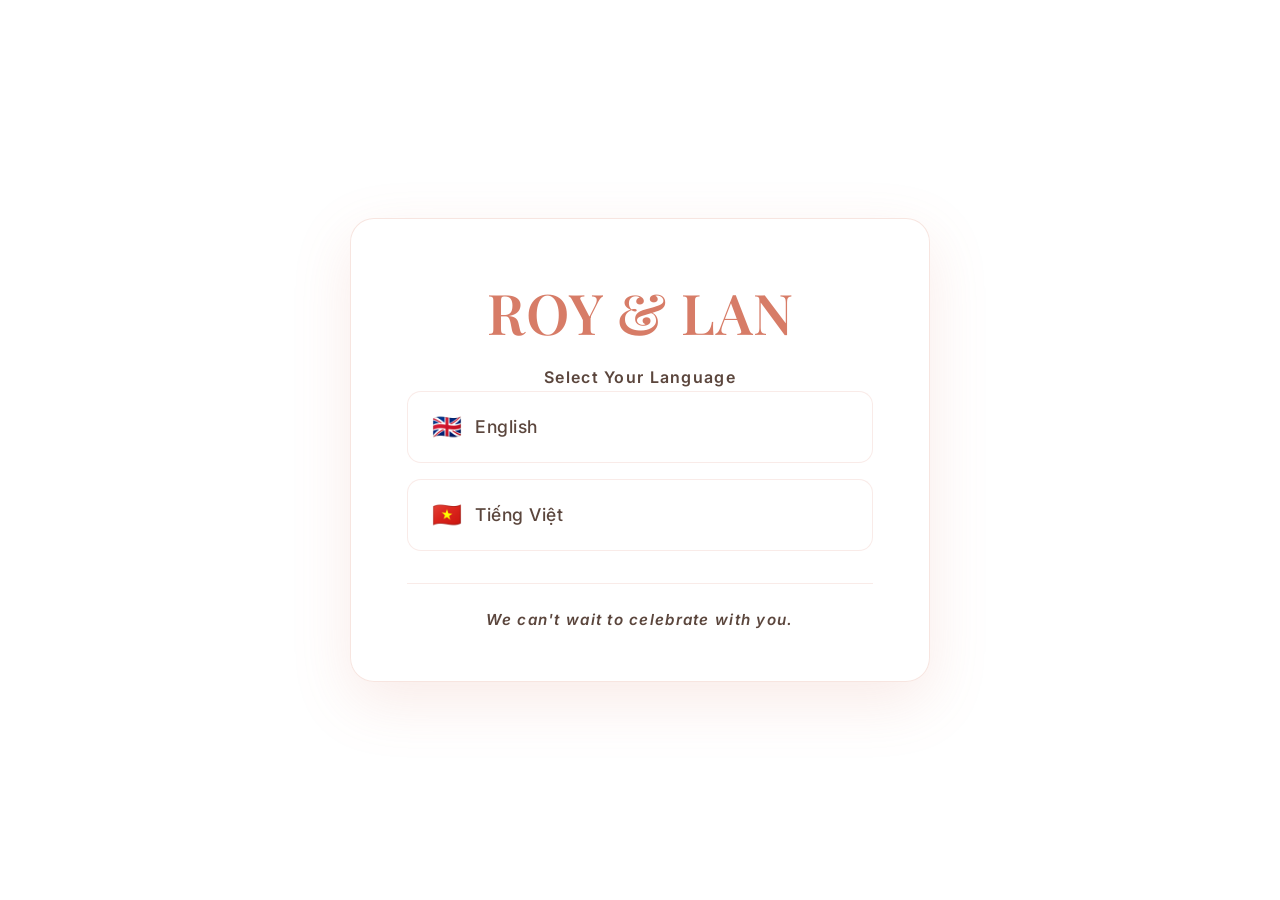
==== index.html @ d6e0f6e6 "Revert 154304249ea8bb914c379bcf85608b918cde0f4b - revert landing pages change This brings back the o" ====
<!doctype html>
<html style="scroll-behavior: smooth;">

<head>
  <meta charset="utf-8">
  <meta name="generator" content="Hugo 0.42.2" />
  <title>Roy & Lan's Wedding</title>
  <meta name="description" content="December 12th, 2026 in Hanoi, Vietnam" />
  <meta name="viewport" content="width=device-width, initial-scale=1.0, user-scalable=no">
  
  <!-- Open Graph / Facebook -->
  <meta property="og:type" content="website">
  <meta property="og:title" content="Roy & Lan's Wedding">
  <meta property="og:description" content="December 12th, 2026 in Hanoi, Vietnam">
  <meta property="og:image" content="https://roy-and-lan.github.io/images/assets/soho.jpg">
  <meta property="og:url" content="https://roy-and-lan.github.io/">
  
  <!-- Twitter -->
  <meta name="twitter:card" content="summary_large_image">
  <meta name="twitter:title" content="Roy & Lan's Wedding">
  <meta name="twitter:description" content="December 12th, 2026 in Hanoi, Vietnam">
  <meta name="twitter:image" content="https://roy-and-lan.github.io/images/assets/soho.jpg">
  
  <link rel="icon" type="image/png" href="images/assets/soho.jpg">
  <link rel="preconnect" href="https://fonts.googleapis.com">
  <link rel="preconnect" href="https://fonts.gstatic.com" crossorigin>
  <link href="https://fonts.googleapis.com/css2?family=Playfair+Display:wght@400;500;600;700&family=Inter:wght@300;400;500;600&display=swap" rel="stylesheet">
  <link rel="stylesheet" href="css/bootstrap.min.css" />
  <link rel="stylesheet" href="css/main.css" />
  
  <style>
    :root {
      --terracotta: #D77C67;
      --warm-beige: #FBF8F6;
      --dark-brown: #5B463D;
      --soft-white: rgba(255, 255, 255, 0.95);
      --glass-bg: rgba(255, 255, 255, 0.88);
    }
    
    /* Floral background */
    body {
      background: url('images/assets/background.png') no-repeat center center fixed;
      background-size: cover;
      min-height: 100vh;
      margin: 0;
      padding: 0;
      font-family: 'Inter', sans-serif;
      color: var(--dark-brown);
    }
    
    /* Position floral decorations to frame the card */
    .floral-decoration {
      position: fixed;
      pointer-events: none;
      z-index: 1;
      opacity: 0;
      transition: opacity 0.7s ease;
    }
    
    .floral-top-left {
      top: 10%;
      left: 5%;
      width: 250px;
      height: 300px;
      background: url('images/assets/party-left.png') no-repeat center;
      background-size: contain;
      animation: fadeIn 0.8s ease 0.2s forwards;
    }
    
    .floral-top-right {
      top: 8%;
      right: 3%;
      width: 220px;
      height: 280px;
      background: url('images/assets/party-right.png') no-repeat center;
      background-size: contain;
      animation: fadeIn 0.8s ease 0.3s forwards;
    }
    
    .floral-bottom-left {
      bottom: 15%;
      left: 8%;
      width: 200px;
      height: 250px;
      background: url('images/assets/party-left.png') no-repeat center;
      background-size: contain;
      opacity: 0.7;
      animation: fadeIn 0.8s ease 0.5s forwards;
    }
    
    .floral-bottom-right {
      bottom: 12%;
      right: 5%;
      width: 240px;
      height: 220px;
      background: url('images/assets/party-right.png') no-repeat center;
      background-size: contain;
      opacity: 0.7;
      animation: fadeIn 0.8s ease 0.6s forwards;
    }
    
    @keyframes fadeIn {
      from { opacity: 0; }
      to { opacity: 1; }
    }
    
    @keyframes slideUp {
      from {
        opacity: 0;
        transform: translateY(20px);
      }
      to {
        opacity: 1;
        transform: translateY(0);
      }
    }
    
    @keyframes fadeInUp {
      from {
        opacity: 0;
        transform: translateY(15px);
      }
      to {
        opacity: 1;
        transform: translateY(0);
      }
    }
    
    /* Mobile image overrides */
    @media (max-width: 768px) {
      body {
        background: url('images/assets/background_mobile.png') no-repeat center center fixed !important;
        background-size: cover !important;
      }
      .floral-top-left {
        background: url('images/assets/party-left_mobile.png') no-repeat center !important;
        background-size: contain !important;
      }
      .floral-top-right {
        background: url('images/assets/party-right_mobile.png') no-repeat center !important;
        background-size: contain !important;
      }
      .floral-bottom-left {
        background: url('images/assets/party-left_mobile.png') no-repeat center !important;
        background-size: contain !important;
      }
      .floral-bottom-right {
        background: url('images/assets/party-right_mobile.png') no-repeat center !important;
        background-size: contain !important;
      }
    }
    
    /* Premium card */
    .language-selector-container {
      display: flex;
      justify-content: center;
      align-items: center;
      min-height: 100vh;
      padding: 2rem;
      position: relative;
      z-index: 10;
    }
    
    .language-selector {
      background: var(--glass-bg);
      backdrop-filter: blur(10px);
      -webkit-backdrop-filter: blur(10px);
      border-radius: 24px;
      padding: 3rem 3.5rem;
      text-align: center;
      box-shadow: 0 20px 60px rgba(215, 124, 103, 0.15);
      max-width: 580px;
      width: 90%;
      border: 1px solid rgba(215, 124, 103, 0.2);
      animation: slideUp 0.8s ease 0.3s forwards;
    }
    
    /* Typography */
    .language-selector h1 {
      font-family: 'Playfair Display', serif;
      font-size: clamp(2.5rem, 6vw, 3.5rem);
      font-weight: 600;
      color: var(--terracotta);
      margin: 0 0 0.5rem;
      letter-spacing: 1px;
    }
    
    .language-selector .date {
      font-family: 'Playfair Display', serif;
      font-size: clamp(1rem, 2.5vw, 1.25rem);
      color: var(--terracotta);
      margin: 0 0 2rem;
      letter-spacing: 3px;
      font-weight: 400;
    }
    
    .language-selector .welcome {
      font-family: 'Inter', sans-serif;
      font-size: clamp(1rem, 2.2vw, 1.15rem);
      color: var(--dark-brown);
      margin: 0 0 0.25rem;
      font-weight: 400;
      line-height: 1.5;
    }
    
    .language-selector .welcome-vi {
      font-family: 'Inter', sans-serif;
      font-size: clamp(0.95rem, 2vw, 1.05rem);
      color: var(--dark-brown);
      margin: 0 0 2.5rem;
      font-weight: 400;
      opacity: 0.9;
    }
    
    /* Full-width language buttons */
    .lang-buttons {
      display: flex;
      flex-direction: column;
      gap: 1rem;
      width: 100%;
    }
    
    .lang-button {
      display: flex;
      align-items: center;
      gap: 0.75rem;
      text-decoration: none;
      color: var(--dark-brown);
      transition: all 0.3s ease;
      padding: 1rem 1.5rem;
      border-radius: 14px;
      background: var(--soft-white);
      border: 1px solid rgba(215, 124, 103, 0.15);
      font-family: 'Inter', sans-serif;
      font-size: clamp(0.95rem, 2vw, 1.1rem);
      font-weight: 500;
      opacity: 0;
    }
    
    .lang-button:nth-child(1) {
      animation: fadeInUp 0.6s ease 0.7s forwards;
    }
    
    .lang-button:nth-child(2) {
      animation: fadeInUp 0.6s ease 0.85s forwards;
    }
    
    .lang-button:hover {
      transform: translateY(-3px);
      box-shadow: 0 8px 20px rgba(215, 124, 103, 0.25);
      background: white;
      border-color: rgba(215, 124, 103, 0.3);
      text-decoration: none;
    }
    
    .lang-button .flag {
      font-size: 1.5rem;
    }
    
    .lang-button .label {
      flex: 1;
      text-align: left;
      letter-spacing: 0.5px;
    }
    
    /* Personal touch */
    .personal-touch {
      margin-top: 2rem;
      padding-top: 1.5rem;
      border-top: 1px solid rgba(215, 124, 103, 0.15);
      font-family: 'Inter', sans-serif;
      font-size: clamp(0.85rem, 1.9vw, 0.95rem);
      color: var(--dark-brown);
      opacity: 0.85;
      font-style: italic;
      animation: fadeInUp 0.6s ease 1s forwards;
      opacity: 0;
    }
    
    /* Responsive */
    @media (max-width: 768px) {
      .language-selector {
        padding: 2.5rem 2rem;
        max-width: 520px;
      }
      
      .language-selector h1 {
        font-size: 2.2rem;
      }
      
      .floral-top-left {
        top: 8%;
        left: 3%;
        width: 180px;
      }
      
      .floral-top-right {
        top: 6%;
        right: 2%;
        width: 160px;
      }
      
      .floral-bottom-left {
        bottom: 12%;
        left: 5%;
        width: 150px;
      }
      
      .floral-bottom-right {
        bottom: 10%;
        right: 3%;
        width: 180px;
      }
    }
    
    @media (max-width: 480px) {
      .language-selector {
        padding: 2rem 1.5rem;
        border-radius: 20px;
        width: 94%;
      }
      
      .language-selector h1 {
        font-size: 1.8rem;
      }
      
      .language-selector .date {
        font-size: 1rem;
        letter-spacing: 2px;
      }
      
      .floral-top-left,
      .floral-top-right,
      .floral-bottom-left,
      .floral-bottom-right {
        display: none;
      }
      
      .lang-button {
        padding: 1rem;
      }
    }
    
    /* Hide carousel navigation and dots from main.css */
    .carousel-nav, .carousel-dots {
      display: none !important;
    }
  </style>
</head>

<body>
  <!-- Floral decorations -->
  <div class="floral-decoration floral-top-left"></div>
  <div class="floral-decoration floral-top-right"></div>
  <div class="floral-decoration floral-bottom-left"></div>
  <div class="floral-decoration floral-bottom-right"></div>
  
  <div class="language-selector-container">
    <div class="language-selector">
      <h1>ROY & LAN</h1>
      <span class="subtitle">Select Your Language</span>
      <!-- <span class="subtitle-vi">Vui lòng chọn ngôn ngữ</span> -->
      
      <div class="lang-buttons">
        <a href="en/" class="lang-button">
          <span class="flag">🇬🇧</span>
          <span class="label">English</span>
        </a>
        <a href="vn/" class="lang-button">
          <span class="flag">🇻🇳</span>
          <span class="label">Tiếng Việt</span>
        </a>
      </div>
      
      <p class="personal-touch">We can't wait to celebrate with you.</p>
    </div>
  </div>

  <div id="confetti"></div>
  <script type="text/javascript" src="js/confetti.js"></script>
</body>

</html>
---- css/main.css ----
@import url('https://fonts.googleapis.com/css2?family=Orbitron:wght@400;700;800;900&family=Stencil+Four:wght@400&display=swap');

:root {
  --bg: #f5f1eb;
  --ink: #5d4037;
  --pink: #d4816b;
  --orange: #e8a87c;
  --blue: #8fb3d6;
  --paper: #faf8f5;
  --cream: #f5f1eb;
  --gold: #daa520;
}

/* Global smooth scrolling */
html {
  scroll-behavior: smooth;
}

/* Universal reset to remove white borders */
* {
  margin: 0;
  padding: 0;
  box-sizing: border-box;
}

/* Force all elements to have transparent background */
* {
  box-sizing: border-box;
}

html {
  height: 100%;
  margin: 0;
  padding: 0;
  width: 100%;
  overflow-x: hidden;
}

html,
body {
  margin: 0px !important;
  padding: 0;
  min-height: 100vh;
  font-family: 'Helvetica Neue', Arial, sans-serif;
  color: #2c2c2c;
  font-weight: 300;
  line-height: 1.6;
  position: relative;
}

/* Hide background in carousel area */
.carousel-section {
  background: #2a2a2a !important;
}

/* Hide watercolor decorations */
.watercolor-decoration {
  display: none;
}

/* Apply floral background to main content container */
.main-content {
  background: url('../images/assets/background.png') no-repeat center center;
  background-size: cover;
  background-attachment: fixed;
}

/* Main content container - fluid design */
.main-content {
  max-width: none;
  width: 100%;
  margin: 0;
  padding: 0;
  border-radius: 0;
  box-shadow: none;
  position: relative;
  z-index: 1;
  min-height: 100vh;
}

/* Responsive adjustments */
@media (max-width: 768px) {
  .main-content {
    margin: 40px 20px;
    padding: 30px 20px;
  }
}

@media (max-width: 480px) {
  .main-content {
    margin: 20px 10px;
    padding: 20px 15px;
  }
}

/* Hero section with full-screen image and text overlay */
.hero-section {
  position: relative;
  width: 100vw;
  height: 100vh;
  margin-left: calc(-50vw + 50%);
  display: flex;
  align-items: center;
  justify-content: center;
  text-align: center;
  overflow: hidden;
}

.hero-background {
  position: absolute;
  top: 0;
  left: 0;
  width: 100%;
  height: 100%;
  object-fit: cover;
  z-index: 1;
}

.hero-overlay {
  position: absolute;
  top: 0;
  left: 0;
  width: 100%;
  height: 100%;
  background: rgba(0, 0, 0, 0.3);
  z-index: 2;
}

.hero-content {
  position: relative;
  z-index: 3;
  color: white;
  text-shadow: 2px 2px 4px rgba(0, 0, 0, 0.5);
}

.invitation-text {
  font-size: clamp(16px, 3vw, 20px);
  font-weight: 300;
  color: white;
  margin-bottom: 30px;
  text-transform: uppercase;
  letter-spacing: 0.15em;
}

.couples-names {
  font-size: clamp(60px, 12vw, 140px);
  font-weight: 300;
  color: white;
  margin: 0;
  letter-spacing: -0.02em;
  line-height: 0.9;
  font-family: 'Helvetica Neue', Arial, sans-serif;
  position: relative;
  display: inline-block;
}

/* Party popper animations */
.couples-names::before,
.couples-names::after {
  content: '';
  position: absolute;
  top: 50%;
  transform: translateY(-50%);
  width: 80px;
  height: 80px;
  background-size: contain;
  background-repeat: no-repeat;
  opacity: 0;
}

.couples-names::before {
  left: -100px;
  background-image: url('../images/assets/party-left.png');
  animation: flyInLeft 1.5s ease-out 1s forwards, jiggleLeft 0.5s ease-in-out 2.5s infinite;
}

.couples-names::after {
  right: -100px;
  background-image: url('../images/assets/party-right.png');
  animation: flyInRight 1.5s ease-out 1s forwards, jiggleRight 0.5s ease-in-out 2.5s infinite;
}

/* Responsive party poppers - keep within screen bounds */
@media (max-width: 768px) {
  .couples-names::before,
  .slide-content.hero-style .couples-names::before {
    left: -60px;
    width: 60px;
    height: 60px;
  }
  
  .couples-names::after,
  .slide-content.hero-style .couples-names::after {
    right: -60px;
    width: 60px;
    height: 60px;
  }
}

@media (max-width: 480px) {
  .couples-names::before,
  .slide-content.hero-style .couples-names::before {
    left: -40px;
    width: 40px;
    height: 40px;
  }
  
  .couples-names::after,
  .slide-content.hero-style .couples-names::after {
    right: -40px;
    width: 40px;
    height: 40px;
  }
}

@keyframes flyInLeft {
  0% {
    transform: translateY(-50%) translateX(-200px) rotate(-30deg) scale(0.5);
    opacity: 0;
  }

  60% {
    transform: translateY(-50%) translateX(15px) rotate(8deg) scale(1.1);
    opacity: 1;
  }

  80% {
    transform: translateY(-50%) translateX(-5px) rotate(-3deg) scale(1);
    opacity: 1;
  }

  100% {
    transform: translateY(-50%) translateX(0) rotate(0deg) scale(1);
    opacity: 1;
  }
}

@keyframes flyInRight {
  0% {
    transform: translateY(-50%) translateX(200px) rotate(30deg) scale(0.5);
    opacity: 0;
  }

  60% {
    transform: translateY(-50%) translateX(-15px) rotate(-8deg) scale(1.1);
    opacity: 1;
  }

  80% {
    transform: translateY(-50%) translateX(5px) rotate(3deg) scale(1);
    opacity: 1;
  }

  100% {
    transform: translateY(-50%) translateX(0) rotate(0deg) scale(1);
    opacity: 1;
  }
}

@keyframes jiggleLeft {

  0%,
  100% {
    transform: translateY(-50%) rotate(0deg);
  }

  25% {
    transform: translateY(-50%) rotate(-5deg) scale(1.05);
  }

  50% {
    transform: translateY(-50%) rotate(3deg);
  }

  75% {
    transform: translateY(-50%) rotate(-2deg) scale(1.02);
  }
}

@keyframes jiggleRight {

  0%,
  100% {
    transform: translateY(-50%) rotate(0deg);
  }

  25% {
    transform: translateY(-50%) rotate(5deg) scale(1.05);
  }

  50% {
    transform: translateY(-50%) rotate(-3deg);
  }

  75% {
    transform: translateY(-50%) rotate(2deg) scale(1.02);
  }
}

.wedding-date {
  font-size: clamp(20px, 4vw, 28px);
  font-weight: 300;
  color: white;
  margin: 30px 0 0;
  letter-spacing: 0.2em;
}

.wedding-location {
  font-size: clamp(16px, 3vw, 22px);
  font-weight: 300;
  color: rgba(255, 255, 255, 0.9);
  margin: 15px 0 0;
  letter-spacing: 0.1em;
  font-family: 'Helvetica Neue', Arial, sans-serif;
}

/* Remove old header and photo sections */
.header-section,
.couple-photo {
  display: none;
}

/* ===== WEDDING TIMELINE STYLES ===== */

.order-of-day-section {
  padding: 80px 20px 60px;
  margin: 0 auto;
  min-height: 100vh;
  position: relative;
  overflow: hidden;
  background: transparent;
}

.order-of-day-section::before {
  content: '';
  position: absolute;
  top: 0;
  left: 0;
  right: 0;
  bottom: 0;
  background: linear-gradient(135deg, rgba(253, 248, 245, 0.7) 0%, rgba(245, 235, 230, 0.7) 50%, rgba(253, 248, 245, 0.7) 100%);
  pointer-events: none;
  z-index: 0;
}

/* Decorative background pattern */
.order-of-day-section::before {
  content: '';
  position: absolute;
  top: 0;
  left: 0;
  right: 0;
  bottom: 0;
  background-image:
    radial-gradient(circle at 20% 80%, rgba(212, 129, 107, 0.08) 0%, transparent 50%),
    radial-gradient(circle at 80% 20%, rgba(143, 179, 214, 0.08) 0%, transparent 50%);
  pointer-events: none;
}

.order-container {
  position: relative;
  z-index: 1;
}

.order-title {
  text-align: center;
  font-size: clamp(28px, 5vw, 42px);
  font-weight: 300;
  color: #3d3d3d;
  margin: 0 0 60px;
  font-family: 'Helvetica Neue', Arial, sans-serif;
  line-height: 1.2;
  letter-spacing: 0.15em;
  text-transform: uppercase;
}

.order-title::after {
  content: '';
  display: block;
  width: 60px;
  height: 2px;
  background: linear-gradient(90deg, #d4816b, #e8a87c);
  margin: 20px auto 0;
}

.order-of-day-section .timeline {
  position: relative;
  width: 90%;
  max-width: 600px;
  margin: 0 auto;
  padding: 50px 40px;
  background: rgba(255, 255, 255, 0.95);
  border-radius: 24px;
  box-shadow:
    0 20px 60px rgba(0, 0, 0, 0.08),
    0 8px 25px rgba(0, 0, 0, 0.05);
  backdrop-filter: blur(10px);
  -webkit-backdrop-filter: blur(10px);
}

/* Vertical timeline line */
.order-of-day-section .timeline::before {
  content: '';
  position: absolute;
  left: 50%;
  transform: translateX(-50%);
  top: 50px;
  bottom: 50px;
  width: 2px;
  background: linear-gradient(180deg,
      transparent 0%,
      #d4816b 10%,
      #e8a87c 50%,
      #d4816b 90%,
      transparent 100%);
  z-index: 1;
}

.order-of-day-section .timeline-item {
  display: grid;
  grid-template-columns: 1fr 70px 1fr;
  align-items: center;
  margin-bottom: 35px;
  position: relative;
  gap: 20px;
  transition: transform 0.3s ease;
}

.order-of-day-section .timeline-item:hover {
  transform: scale(1.02);
}

.order-of-day-section .timeline-item:last-child {
  margin-bottom: 0;
}

.order-of-day-section .timeline-time {
  text-align: right;
  font-size: 14px;
  font-weight: 600;
  color: #d4816b;
  font-family: 'Helvetica Neue', Arial, sans-serif;
  justify-self: end;
  letter-spacing: 0.05em;
}

.order-of-day-section .timeline-icon {
  width: 56px;
  height: 56px;
  border-radius: 50%;
  background: linear-gradient(135deg, #fff 0%, #faf8f5 100%);
  font-size: 26px;
  display: flex;
  align-items: center;
  justify-content: center;
  box-shadow:
    0 4px 15px rgba(212, 129, 107, 0.2),
    0 2px 6px rgba(0, 0, 0, 0.08),
    inset 0 -2px 5px rgba(0, 0, 0, 0.02);
  justify-self: center;
  z-index: 3;
  border: 3px solid #fff;
  outline: 2px solid rgba(212, 129, 107, 0.3);
  transition: all 0.3s ease;
}

.order-of-day-section .timeline-item:hover .timeline-icon {
  transform: scale(1.1) rotate(5deg);
  box-shadow:
    0 8px 25px rgba(212, 129, 107, 0.3),
    0 4px 10px rgba(0, 0, 0, 0.1);
}

.order-of-day-section .timeline-event {
  font-size: 14px;
  font-weight: 500;
  color: #4a4a4a;
  font-family: 'Helvetica Neue', Arial, sans-serif;
  text-transform: uppercase;
  letter-spacing: 0.1em;
  justify-self: start;
  transition: color 0.3s ease;
}

.order-of-day-section .timeline-item:hover .timeline-event {
  color: #d4816b;
}

/* Responsive adjustments for timeline */
@media (max-width: 768px) {
  .order-of-day-section {
    padding: 60px 15px 40px;
    min-height: auto;
  }

  .order-title {
    margin-bottom: 30px;
  }

  .order-of-day-section .timeline {
    width: 95%;
    padding: 35px 25px;
  }

  .order-of-day-section .timeline::before {
    top: 35px;
    bottom: 35px;
  }

  .order-of-day-section .timeline-item {
    grid-template-columns: 1fr 55px 1fr;
    gap: 12px;
    margin-bottom: 28px;
  }

  .order-of-day-section .timeline-time {
    font-size: 13px;
  }

  .order-of-day-section .timeline-icon {
    width: 46px;
    height: 46px;
    font-size: 22px;
  }

  .order-of-day-section .timeline-event {
    font-size: 13px;
    letter-spacing: 0.08em;
  }
}

@media (max-width: 480px) {
  .order-of-day-section {
    padding: 40px 10px 30px;
    min-height: auto;
  }

  .order-of-day-section .timeline {
    width: 98%;
    padding: 30px 15px;
  }

  .order-of-day-section .timeline::before {
    top: 30px;
    bottom: 30px;
  }

  .order-of-day-section .timeline-item {
    grid-template-columns: 1fr 45px 1fr;
    gap: 8px;
    margin-bottom: 22px;
  }

  .order-of-day-section .timeline-time {
    font-size: 13px;
  }

  .order-of-day-section .timeline-icon {
    width: 40px;
    height: 40px;
    font-size: 18px;
    border-width: 2px;
    outline-width: 1px;
  }

  .order-of-day-section .timeline-event {
    font-size: 13px;
    letter-spacing: 0.05em;
  }
}

/* Event sections - clean modern layout */
.wedding-sections {
  max-width: 800px;
  margin: 80px auto 0;
  padding: 60px 20px;
}

.event-section {
  margin-bottom: 80px;
  text-align: center;
  padding: 40px 0;
  border-bottom: 1px solid #e0e0e0;
}

.event-section:last-child {
  border-bottom: none;
}

.event-title {
  font-size: clamp(32px, 5vw, 48px);
  font-weight: 300;
  color: #2c2c2c;
  margin: 0 0 20px;
  letter-spacing: -0.01em;
}

.event-time {
  font-size: clamp(18px, 3vw, 24px);
  font-weight: 400;
  color: #666;
  margin: 0 0 30px;
}

.event-location {
  font-size: clamp(14px, 2.5vw, 16px);
  color: #666;
  line-height: 1.8;
  margin: 0 0 30px;
}

.map-link {
  display: inline-block;
  padding: 12px 24px;
  background: transparent;
  border: 1px solid #2c2c2c;
  color: #2c2c2c;
  text-decoration: none;
  font-size: 14px;
  font-weight: 400;
  letter-spacing: 0.05em;
  text-transform: uppercase;
  transition: all 0.3s ease;
}

.map-link:hover {
  background: #2c2c2c;
  color: white;
}

/* Remove old heart-framed-couple styles - but allow carousel backgrounds */
.container,
.container-fluid,
.row,
.col-md-10,
.col-md-offset-1,
.col-sm-12 {
  background: transparent !important;
}

/* Ensure all Bootstrap elements have transparent background - but allow carousel images */
.bg-primary,
.bg-success,
.bg-info,
.bg-warning,
.bg-danger {
  background-color: transparent !important;
}

.card {
  width: 100%;
  max-width: none;
  padding: 42px 0 34px;
  background: transparent;
  margin: 0 auto;
}

.title {
  text-align: center;
  line-height: 1;
  margin-bottom: 26px;
}

.title .top {
  letter-spacing: .08em;
  font-weight: 800;
  text-transform: uppercase;
  color: var(--orange);
  font-size: 34px;
}

.title .row {
  margin-top: 10px;
  display: flex;
  justify-content: center;
  align-items: baseline;
  gap: 14px;
}

.title .plus {
  font-weight: 700;
  font-size: 26px;
  color: var(--blue);
  transform: translateY(-1px);
}

.title .script {
  font-size: 34px;
  color: var(--blue);
  font-weight: 700;
  /* faux “handwritten” look */
  font-family: ui-rounded, "Comic Sans MS", "Bradley Hand", "Segoe Print", cursive;
  letter-spacing: .02em;
}

.timeline {
  margin: 40px auto 0;
  padding: 0;
  list-style: none;
  position: relative;
  max-width: none;
  width: 100%;
  display: flex;
  flex-direction: column;
  align-items: center;
}

/* Remove vertical line - using flowing dotted lines instead */
.timeline::before {
  display: none;
}

.event {
  position: relative;
  padding: 30px 20px;
  min-height: 120px;
  display: flex;
  flex-direction: column;
  align-items: center;
  justify-content: center;
  text-align: center;
  width: 100%;
  max-width: 400px;
  margin: 0 auto;
}

/* Flowing dotted lines between events */
.event:not(:last-child)::after {
  content: "";
  position: absolute;
  bottom: -15px;
  left: 50%;
  width: 60px;
  height: 30px;
  border: 2px dotted #bbb;
  border-top: none;
  border-bottom: none;
  border-radius: 0 0 30px 30px;
  transform: translateX(-50%);
}

/* Event illustration styling */
.event-illustration {
  font-size: 50px;
  margin-bottom: 15px;
  opacity: 0.8;
  filter: grayscale(0.3) sepia(0.2);
}

/* Event content styling */
.event-content {
  text-align: center;
  position: relative;
  width: 100%;
}

/* Footer section */
.footer-section {
  text-align: center;
  padding: 80px 20px;
  background: transparent;
}

.footer-title {
  font-size: clamp(24px, 4vw, 36px);
  font-weight: 300;
  color: #2c2c2c;
  margin: 0 0 30px;
  letter-spacing: -0.01em;
}

.rsvp-button {
  display: inline-block;
  padding: 16px 32px;
  background: #2c2c2c;
  color: white;
  text-decoration: none;
  font-size: 14px;
  font-weight: 400;
  letter-spacing: 0.1em;
  text-transform: uppercase;
  transition: all 0.3s ease;
  border: none;
  cursor: pointer;
}

.rsvp-button:hover {
  background: #444;
  transform: translateY(-2px);
}

.contact-info {
  margin-top: 40px;
  font-size: 14px;
  color: #666;
}

.contact-info a {
  color: #2c2c2c;
  text-decoration: none;
}

.contact-info a:hover {
  text-decoration: underline;
}

/* Responsive adjustments */
@media (max-width: 768px) {
  .main-content {
    margin: 0;
    padding: 0;
  }

  .header-section {
    padding: 60px 20px 40px;
  }

  .wedding-sections {
    padding: 40px 20px;
  }

  .event-section {
    margin-bottom: 60px;
    padding: 30px 0;
  }
}

/* Hide old elements */
.signature,
.time,
.desc {
  display: none;
}

/* small screens */
@media (max-width:420px) {
  .card {
    padding: 34px 22px 28px;
  }

  .title .top {
    font-size: 36px;
  }

  .time {
    font-size: 24px;
  }

  .desc {
    font-size: 18px;
  }

  .timeline {
    max-width: 100%;
  }

  .event-illustration {
    font-size: 40px;
  }

  .event {
    max-width: 280px;
  }
}

@font-face {
  font-family: KGHAPPY;
  src: url(fonts/KGHAPPY.ttf);
}

@font-face {
  font-family: MagicalMysteryTour;
  src: url(fonts/MagicalMysteryTour.ttf);
}

#confetti {
  height: 100%;
  left: 0px;
  position: fixed;
  top: 0px;
  width: 100%;
  z-index: -1;
  opacity: 0.50;
  overflow: hidden;
}

.heart-framed-couple .i-center {
  width: 100%;
}

.heart-framed-couple {
  text-align: center;
}

.i-left,
.i-right {
  width: 75px;
  position: relative;
  visibility: hidden;
  display: none;
}

.i-left {
  left: -500px;
}

.i-right {
  left: 500px;
}

.get-married {
  text-align: center;
}

.get-married h1 {
  display: inline;
  position: relative;
  margin-left: -2500px;
}

.read-our-story a {
  text-decoration: underline;
  font-size: 0.75em;
}

@media (min-width: 768px) {
  .heart-framed-couple .i-center {
    width: 75%;
  }

  .i-left,
  .i-right {
    display: inline;
    width: 90px;
  }

  .get-married {
    margin-top: -25px;
  }

  .get-married h1 {
    top: 15px;
  }
}

.content {
  margin-top: 20px;
}

.content p,
.content li {
  font-size: 1.1em;
}

.tip {
  font-size: 0.85em;
}

.story-font {
  font-size: 1.1em;
}

.slick-prev:before,
.slick-next:before {
  color: blue;
}

.carousel-holder {
  margin: 20px 0px;
}

.carousel.slick-initialized .item img {
  display: block;
}

.heart-arrow {
  z-index: 100;
  border: 0;
  background: 0;
  position: absolute;
  top: 46%;
  display: block;
}

.heart-arrow img {
  width: 34px;
}

.heart-arrow.slick-disabled {
  opacity: 0.3;
}

.carousel .item {
  position: relative;
  z-index: 100;
}

.carousel .item img {
  display: none;
  /* avoid chrome rendering bug */
  -webkit-transform: translateZ(0);
}

.carousel .item img.frame {
  position: relative;
  z-index: 75;
  width: 99%;
  padding: 1%;
}

.carousel .item img.photo {
  position: absolute;
  z-index: 50;
  top: 11%;
  left: 10%;
  width: 80%;
}

.carousel .item img.photo {
  opacity: 0.50;
}

.carousel .item.slick-active img.photo {
  transition: opacity 0.5s;
  opacity: 1;
}

@media (min-width: 481px) {
  .carousel {
    width: 75%;
    margin: 0 auto;
  }

  .heart-right {
    right: -50px;
  }

  .heart-left {
    left: -50px;
  }
}

@media (max-width: 480px) {
  .heart-left {
    left: -22px;
  }

  .heart-right {
    right: -18px;
  }
}

.rsvp-container h3 {
  color: #82b1ed;
  font-size: 24px !important;
}

.rsvp-container .pink {
  color: #f3409e;
  margin-bottom: 0px;
}

.rsvp-container .pink-stripe {
  width: 385px;
}

.rsvp-container input[type="text"] {
  color: #82b1ed;
  border: 1px solid #82b1ed;
  border-radius: 0;
  box-shadow: 0 0 0 0;
  outline: 0;
  width: 275px;
  font-size: 12pt;
  font-family: Helvetica;
}

.rsvp-container input.longer {
  width: 350px;
}

.rsvp-container input[type="submit"] {
  background: url('/images/assets/rsvp/press-heart-button.png');
  border: 0;
  outline: 0;
  width: 165px;
  height: 141px;
  margin-left: 100px;
  display: block;
}

.rsvp-container img.pink-heart-left {
  position: absolute;
  width: 60px;
  top: 69px;
  left: -70px;
}

.rsvp-container img.cute-flowers-left {
  position: absolute;
  width: 135px;
  top: 165px;
  left: -145px;
}

.rsvp-container img.pink-heart-right {
  position: absolute;
  width: 60px;
  top: 69px;
  left: 410px;
}

.rsvp-container img.cute-flowers-right {
  position: absolute;
  width: 135px;
  top: 140px;
  left: 410px;
}

.text-green {
  color: rgb(174, 200, 63) !important;
}

.text-pink {
  color: pink !important;
}

.rsvp-confirmation img {
  display: block;
  margin: 0 auto;
}

.registry-image-link {
  display: block;
  margin-left: 80px;
}

@media (max-width: 768px) {
  .registry-image-link {
    margin-left: 0px;
  }
}

.rsvp-container .frame-image {
  width: 250px;
}

@media (min-width: 768px) {
  .rsvp-column {
    width: 450px;
    margin: 0 auto;
    position: relative;
  }
}

@media (max-width: 990px) {
  .rsvp-container img.deco {
    display: none;
  }

  .rsvp-container img.deco-conf {
    display: none;
  }
}

.faq-page {
  text-align: center;
}

.faq-page h3 {
  color: #82b1ed;
}

.faq-page strong {
  font-size: 16px;
  display: block;
  margin-bottom: 3px;
}

.faq-page li {
  text-align: left;
}

.faq-page p {
  text-align: left;
  margin-bottom: 30px;
}

.faq-page em {
  display: block;
  width: 100%;
  text-align: center;
  font-size: 12px;
}

.faq-page img {
  width: 60%;
  display: block;
  margin: 0 auto 10px;
  border-radius: 5px;
}

@media (max-width: 678px) {
  .faq-page img {
    width: 100%;
  }
}

body {
  font-family: 'Orbitron', monospace;
  font-weight: 600;
  letter-spacing: 0.08em;
}

h1,
h3,
.mystery {
  font-family: 'Orbitron', monospace;
  font-weight: 900;
  letter-spacing: 0.15em;
  text-transform: uppercase;
}

.mystery a {
  text-decoration: none;
}

@media (min-width: 678px) {
  body {
    margin: 10px 20px;
  }

  h1.enough {
    font-size: 3em;
  }

  h3 {
    font-size: 2em;
  }
}

h4 {
  font-size: 2em;
}

.footer {
  margin-top: 10px;
  font-size: 14px;
  text-align: center;
}

a,
a:active,
a:visited,
a:hover {
  color: rgb(94, 57, 240);
}

* {
  outline: 0;
}

.save-the-date-content {
  margin-top: 20px;
  text-align: center;
}

.save-the-date-content img {
  width: 100%;
  max-width: 480px;
  box-shadow: 1px 1px 10px #ccc;
}

.hashtag {
  margin-top: -5px;
  font-size: 12px;
  color: rgb(94, 57, 240);
}

.searchbox-container {
  width: 100%;
  margin: 0 0 25px;
  text-align: center;
}

.searchbox {
  border-radius: 4px;
  outline: 0;
  box-shadow: 0;
  border: 1px solid #dde;
  padding: 4px 10px;
}

.algolia-autocomplete.algolia-autocomplete-right .ds-dropdown-menu.ds-with-1,
.algolia-autocomplete.algolia-autocomplete-right .ds-dropdown-menu.ds-without-1 {
  right: -150px !important;
}

.algolia-autocomplete .ds-dropdown-menu:before {
  display: none !important;
}

.algolia-autocomplete .algolia-docsearch-suggestion.algolia-docsearch-suggestion__main .algolia-docsearch-suggestion--category-header {
  display: none !important;
}

.algolia-autocomplete .algolia-docsearch-suggestion--highlight {
  color: rgb(94, 57, 240);
}

.algolia-docsearch-suggestion--category-header .algolia-docsearch-suggestion--highlight {
  background-color: rgb(94, 57, 240);
}

.algolia-autocomplete .algolia-docsearch-suggestion--text .algolia-docsearch-suggestion--highlight {
  box-shadow: inset 0 -2px 0 0 rgba(94, 57, 240, .7);
}

/* ===== LOVE STORY CAROUSEL STYLES ===== */

.carousel-section::before {
  content: '';
  position: absolute;
  top: 0;
  left: 0;
  width: 100%;
  height: 100%;
  background: #2a2a2a;
  z-index: -1;
}

.carousel-section {
  position: relative;
  width: 100vw;
  height: 100vh;
  margin: 0;
  margin-left: calc(-50vw + 50%);
  overflow: hidden;
  background: #2a2a2a;
  z-index: 2;
}

.carousel-container {
  position: relative;
  width: 100%;
  height: 100%;
}

.carousel-slide {
  position: absolute;
  top: 0;
  left: 0;
  width: 100%;
  height: 100%;
  opacity: 0;
  transition: opacity 2s ease-in-out;
  background-size: cover !important;
  background-position: center !important;
  background-repeat: no-repeat !important;
  background-color: #2a2a2a;
}

.carousel-slide.active {
  opacity: 1 !important;
}

/* Force background image loading */
.carousel-slide[data-bg] {
  background-attachment: scroll;
}

/* Mobile versions of carousel backgrounds */
@media (max-width: 768px) {
  .carousel-slide[data-bg="images/assets/cycling_goat.gif"],
  .carousel-slide[data-bg="../images/assets/cycling_goat.gif"] {
    background-image: url('../images/assets/cycling_goat_mobile.gif') !important;
  }

  .carousel-slide[data-bg="images/assets/vietnam.gif"],
  .carousel-slide[data-bg="../images/assets/vietnam.gif"] {
    background-image: url('../images/assets/vietnam_mobile.jpg') !important;
  }

  .carousel-slide[data-bg="images/assets/house.gif"],
  .carousel-slide[data-bg="../images/assets/house.gif"] {
    background-image: url('../images/assets/house_mobile.png') !important;
  }

  .carousel-slide[data-bg="images/assets/proposal.gif"],
  .carousel-slide[data-bg="../images/assets/proposal.gif"] {
    background-image: url('../images/assets/proposal_mobile.jpg') !important;
  }

  .carousel-slide[data-bg="images/assets/running.gif"],
  .carousel-slide[data-bg="../images/assets/running.gif"] {
    background-image: url('../images/assets/running_mobile.gif') !important;
  }

  /* Mobile background and decorations */
  .main-content {
    background: url('../images/assets/background_mobile.png') no-repeat center center !important;
    background-size: cover !important;
  }

  .watercolor-left {
    background-image: url('../images/assets/party-left_mobile.png') !important;
  }

  .watercolor-right {
    background-image: url('../images/assets/party-right_mobile.png') !important;
  }
}

/* Ensure carousel backgrounds override any global rules */
.carousel-slide {
  background-color: #2a2a2a !important;
}

/* Debug: Show if image fails to load */
.carousel-slide:not([style*="background-image"]) {
  background: linear-gradient(45deg, #333, #666) !important;
}

.carousel-slide::before {
  content: '';
  position: absolute;
  top: 0;
  left: 0;
  width: 100%;
  height: 100%;
  background: linear-gradient(135deg,
      rgba(0, 0, 0, 0.4) 0%,
      rgba(0, 0, 0, 0.1) 50%,
      rgba(0, 0, 0, 0.4) 100%);
  z-index: 1;
}

.slide-content {
  position: absolute;
  bottom: 10%;
  left: 5%;
  z-index: 2;
  color: white;
  max-width: 500px;
  text-align: left;
}

.slide-content-right {
  left: auto;
  right: 5%;
  text-align: right;
}

.slide-title {
  font-size: clamp(36px, 6vw, 72px);
  font-weight: 300;
  color: white;
  margin: 0;
  letter-spacing: -0.02em;
  line-height: 1.1;
  font-family: 'Helvetica Neue', Arial, sans-serif;
  text-shadow: 2px 2px 4px rgba(0, 0, 0, 0.5);
  margin-bottom: 1rem;
}

.slide-text {
  font-size: 18px;
  font-weight: 300;
  color: white;
  letter-spacing: 0.02em;
  text-shadow: 2px 2px 4px rgba(0, 0, 0, 0.5);
  line-height: 1.6;
  margin-bottom: 0;
  position: relative;
}

/* Responsive slide text */
@media (max-width: 768px) {
  .slide-text {
    font-size: 14px;
  }

  .slide-text-toggle {
    width: 20px;
    height: 20px;
    font-size: 14px;
  }
}

@media (max-width: 480px) {
  .slide-text {
    font-size: 14px;
  }

  .slide-text-wrapper.expanded .slide-text {
    max-width: 95%;
  }
}

/* Collapsible text wrapper */
.slide-text-wrapper {
  position: relative;
  cursor: pointer;
}

.slide-text-preview {
  display: block;
}

.slide-text-full {
  display: none;
}

.slide-text-more {
  color: rgba(255, 255, 255, 0.8);
  font-style: italic;
  transition: color 0.3s ease;
  display: inline;
}

.slide-text-wrapper:hover .slide-text-more {
  color: white;
  text-decoration: underline;
}

/* Toggle button */
.slide-text-toggle {
  display: inline-flex;
  align-items: center;
  justify-content: center;
  width: 24px;
  height: 24px;
  background: rgba(255, 255, 255, 0.2);
  border: 1px solid rgba(255, 255, 255, 0.4);
  border-radius: 50%;
  color: white;
  font-size: 16px;
  font-weight: 300;
  margin-left: 10px;
  cursor: pointer;
  transition: all 0.3s ease;
  vertical-align: middle;
}

.slide-text-toggle:hover {
  background: rgba(255, 255, 255, 0.4);
  transform: scale(1.1);
}

/* Expanded state */
.slide-text-wrapper.expanded .slide-text-preview {
  display: none;
}

.slide-text-wrapper.expanded .slide-text-full {
  display: block;
}

/* Dark overlay when text is expanded */
.carousel-slide .text-overlay {
  position: absolute;
  top: 0;
  left: 0;
  width: 100%;
  height: 100%;
  background: rgba(0, 0, 0, 0);
  transition: background 0.4s ease;
  pointer-events: none;
  z-index: 1;
}

.carousel-slide.text-expanded .text-overlay {
  background: rgba(0, 0, 0, 0.5);
  pointer-events: auto;
}

/* Ensure slide content stays above overlay */
.carousel-slide .slide-content {
  z-index: 2;
}

/* Hide slide title when text is expanded to prevent overlay on navigation */
.carousel-slide.text-expanded .slide-title {
  opacity: 0;
  visibility: hidden;
  transition: opacity 0.3s ease, visibility 0.3s ease;
}

/* Ensure slide title is visible when text is not expanded */
.carousel-slide .slide-title {
  opacity: 1;
  visibility: visible;
  transition: opacity 0.3s ease, visibility 0.3s ease;
}

/* Expanded text styling */
.slide-text-wrapper.expanded .slide-text {
  max-width: 600px;
}

/* Animation for text expansion */
.slide-text-wrapper {
  transition: all 0.3s ease;
}

.slide-text-preview,
.slide-text-full {
  animation: fadeIn 0.3s ease;
}

@keyframes fadeIn {
  from {
    opacity: 0;
    transform: translateY(5px);
  }

  to {
    opacity: 1;
    transform: translateY(0);
  }
}

/* Right-aligned slide text wrapper */
.slide-content-right .slide-text-wrapper {
  text-align: right;
}

.slide-content-right .slide-text-toggle {
  margin-left: 0;
  margin-right: 10px;
}

.slide-content-right .slide-text-preview .slide-text-toggle,
.slide-content-right .slide-text-full .slide-text-toggle {
  margin-left: 10px;
  margin-right: 0;
}

/* Navigation Buttons */
.carousel-nav {
  position: absolute;
  top: 50%;
  width: 100%;
  transform: translateY(-50%);
  display: flex;
  justify-content: space-between;
  padding: 0 2rem;
  z-index: 3;
  pointer-events: none;
}

.nav-btn {
  background: rgba(255, 255, 255, 0.2);
  border: 2px solid rgba(255, 255, 255, 0.3);
  color: white;
  font-size: 2rem;
  width: 60px;
  height: 60px;
  border-radius: 50%;
  cursor: pointer;
  transition: all 0.3s ease;
  display: flex;
  align-items: center;
  justify-content: center;
  backdrop-filter: blur(10px);
  pointer-events: auto;
  font-weight: bold;
}

.nav-btn:hover {
  background: rgba(255, 255, 255, 0.3);
  border-color: rgba(255, 255, 255, 0.6);
  transform: scale(1.1);
}

.nav-btn:active {
  transform: scale(0.95);
}

/* Dots Indicator */
.carousel-dots {
  position: absolute;
  bottom: 3%;
  left: 50%;
  transform: translateX(-50%);
  display: flex;
  gap: 15px;
  z-index: 3;
}

.dot {
  width: 12px;
  height: 12px;
  border-radius: 50%;
  background: rgba(255, 255, 255, 0.4);
  cursor: pointer;
  transition: all 0.3s ease;
  border: 2px solid rgba(255, 255, 255, 0.6);
}

.dot.active,
.dot:hover {
  background: white;
  transform: scale(1.2);
}

/* Particle Effects - Hidden */
.particles {
  display: none;
}

/* Hero-style content for first carousel slide */
.slide-content.hero-style {
  position: absolute;
  top: 50%;
  left: 50%;
  transform: translate(-50%, -50%);
  text-align: center;
  max-width: none;
  width: 100%;
}

.slide-content.hero-style .invitation-text {
  font-size: clamp(16px, 3vw, 20px);
  font-weight: 300;
  color: white;
  margin-bottom: 30px;
  text-transform: uppercase;
  letter-spacing: 0.15em;
  text-shadow: 2px 2px 4px rgba(0, 0, 0, 0.5);
}

.slide-content.hero-style .couples-names {
  font-size: clamp(60px, 12vw, 140px);
  font-weight: 300;
  color: white;
  margin: 0;
  letter-spacing: -0.02em;
  line-height: 0.9;
  font-family: 'Helvetica Neue', Arial, sans-serif;
  position: relative;
  display: inline-block;
  text-shadow: 2px 2px 4px rgba(0, 0, 0, 0.5);
}

/* Party popper animations for carousel hero */
.slide-content.hero-style .couples-names::before,
.slide-content.hero-style .couples-names::after {
  content: '';
  position: absolute;
  top: 50%;
  transform: translateY(-50%);
  width: 80px;
  height: 80px;
  background-size: contain;
  background-repeat: no-repeat;
  opacity: 0;
}

.slide-content.hero-style .couples-names::before {
  left: -100px;
  background-image: url('../images/assets/party-left.png');
  animation: flyInLeft 1.5s ease-out 1s forwards, jiggleLeft 0.5s ease-in-out 2.5s infinite;
}

.slide-content.hero-style .couples-names::after {
  right: -100px;
  background-image: url('../images/assets/party-right.png');
  animation: flyInRight 1.5s ease-out 1s forwards, jiggleRight 0.5s ease-in-out 2.5s infinite;
}

/* Responsive party poppers - keep within screen bounds */
@media (max-width: 768px) {
  .couples-names::before,
  .slide-content.hero-style .couples-names::before {
    left: -60px;
    width: 60px;
    height: 60px;
  }
  
  .couples-names::after,
  .slide-content.hero-style .couples-names::after {
    right: -60px;
    width: 60px;
    height: 60px;
  }
}

@media (max-width: 480px) {
  .couples-names::before,
  .slide-content.hero-style .couples-names::before {
    left: -40px;
    width: 40px;
    height: 40px;
  }
  
  .couples-names::after,
  .slide-content.hero-style .couples-names::after {
    right: -40px;
    width: 40px;
    height: 40px;
  }
}

.slide-content.hero-style .wedding-date {
  font-size: clamp(20px, 4vw, 28px);
  font-weight: 300;
  color: white;
  margin: 30px 0 0;
  letter-spacing: 0.2em;
  text-shadow: 2px 2px 4px rgba(0, 0, 0, 0.5);
}

/* Responsive Design for Carousel */
@media (max-width: 768px) {
  .slide-content {
    bottom: 8%;
    left: 3%;
    right: 3%;
    max-width: 94%;
    text-align: center;
    padding: 0 10px;
  }
  
  .carousel-nav {
    padding: 0 1rem;
  }

  .nav-btn {
    width: 50px;
    height: 50px;
    font-size: 1.5rem;
  }

  .carousel-dots {
    bottom: 2%;
  }

  .dot {
    width: 10px;
    height: 10px;
  }
}

@media (max-width: 480px) {
  .slide-content {
    bottom: 5%;
    left: 2%;
    right: 2%;
    max-width: 96%;
    padding: 0 5px;
  }

  .nav-btn {
    width: 40px;
    height: 40px;
    font-size: 1.2rem;
  }

  .carousel-nav {
    padding: 0 0.5rem;
  }
}

/* Top Navigation Container */
.top-nav-container {
  position: fixed;
  top: 40px;
  left: 40px;
  right: 40px;
  z-index: 100;
  display: flex;
  justify-content: space-between;
  align-items: center;
  pointer-events: none;
}

.top-nav-left,
.top-nav-right {
  pointer-events: auto;
}

.top-nav-left {
  display: flex;
  gap: 30px;
}

.top-nav-right {
  display: flex;
}

.nav-link {
  font-family: 'Helvetica Neue', Arial, sans-serif;
  font-size: 14px;
  font-weight: 400;
  color: rgba(255, 255, 255, 0.9) !important;
  text-decoration: none !important;
  text-transform: uppercase;
  letter-spacing: 0.5px;
  transition: all 0.3s ease;
  line-height: 1.4;
  text-shadow: 0 1px 2px rgba(0, 0, 0, 0.5);
}

.nav-link:hover {
  color: white !important;
  text-shadow: 0 1px 3px rgba(0, 0, 0, 0.7);
  text-decoration: none !important;
}

.nav-link:active,
.nav-link:focus,
.nav-link:visited {
  color: rgba(255, 255, 255, 0.9) !important;
  text-decoration: none !important;
  outline: none;
}

/* Dark navigation state when past carousel */
.nav-dark .nav-link {
  color: #2c2c2c !important;
  text-shadow: none !important;
}

.nav-dark .nav-link:hover {
  color: #1a1a1a !important;
  text-shadow: none !important;
}

/* Mobile top navigation */
@media (max-width: 768px) {
  .top-nav-container {
    top: 20px;
    left: 15px;
    right: 15px;
    transition: opacity 0.3s ease, visibility 0.3s ease;
  }

  /* Hide navigation when past carousel on mobile */
  .top-nav-container.nav-dark {
    opacity: 0;
    visibility: hidden;
    pointer-events: none;
  }

  .top-nav-left {
    gap: 15px;
  }

  .nav-link {
    font-size: 12px;
  }

  .rsvp-button-overlay {
    padding: 10px 15px;
    font-size: 12px;
  }
}

@media (max-width: 480px) {
  .top-nav-container {
    top: 15px;
    left: 10px;
    right: 10px;
  }

  .top-nav-left {
    gap: 10px;
  }

  .nav-link {
    font-size: 11px;
    letter-spacing: 0.3px;
  }

  .rsvp-button-overlay {
    padding: 8px 12px;
    font-size: 11px;
    min-width: 50px;
  }
}

.rsvp-button-overlay {
  display: inline-block;
  padding: 15px 20px;
  background: rgba(255, 255, 255, 0.7);
  color: #2c2c2c;
  font-family: 'Helvetica Neue', Arial, sans-serif;
  font-size: 14px;
  font-weight: 400;
  text-decoration: none;
  text-transform: uppercase;
  letter-spacing: 1px;
  border-radius: 4px;
  backdrop-filter: blur(10px);
  -webkit-backdrop-filter: blur(10px);
  box-shadow: 0 2px 10px rgba(0, 0, 0, 0.1);
  transition: all 0.3s ease;
  border: 1px solid rgba(44, 44, 44, 0.1);
  min-width: 60px;
  text-align: center;
}

.rsvp-button-overlay:hover {
  background: rgba(128, 128, 128, 0.8);
  color: white;
  transform: translateY(-1px);
  box-shadow: 0 4px 15px rgba(0, 0, 0, 0.2);
  text-decoration: none;
}

.rsvp-button-overlay:active,
.rsvp-button-overlay:focus,
.rsvp-button-overlay:visited {
  text-decoration: none !important;
  outline: none;
  color: #2c2c2c !important;
  background: rgba(255, 255, 255, 0.7) !important;
}

/* Hide RSVP overlay on mobile */
@media (max-width: 768px) {
  .rsvp-overlay {
    display: none;
  }
}

/* FAQ Section Styles */
.faq-section {
  padding: 80px 20px 60px;
  text-align: center;
  position: relative;
  overflow: hidden;
  background: transparent;
}

/* Gradient overlay */
.faq-section::before {
  content: '';
  position: absolute;
  top: 0;
  left: 0;
  right: 0;
  bottom: 0;
  background: linear-gradient(180deg, rgba(255, 255, 255, 0.7) 0%, rgba(248, 245, 242, 0.7) 100%);
  pointer-events: none;
  z-index: 0;
}

/* Decorative elements */
.faq-section::after {
  content: '';
  position: absolute;
  top: -100px;
  right: -100px;
  width: 300px;
  height: 300px;
  background: radial-gradient(circle, rgba(143, 179, 214, 0.1) 0%, transparent 70%);
  pointer-events: none;
}

.faq-title {
  text-align: center;
  font-size: clamp(28px, 5vw, 42px);
  font-weight: 300;
  color: #3d3d3d;
  margin: 0 0 60px;
  font-family: 'Helvetica Neue', Arial, sans-serif;
  line-height: 1.2;
  letter-spacing: 0.15em;
  text-transform: uppercase;
  position: relative;
  z-index: 1;
}

.faq-title::after {
  content: '';
  display: block;
  width: 60px;
  height: 2px;
  background: linear-gradient(90deg, #8fb3d6, #d4816b);
  margin: 20px auto 0;
}

.faq-container {
  max-width: 700px;
  margin: 0 auto;
  text-align: left;
  position: relative;
  z-index: 1;
}

.faq-item {
  margin-bottom: 16px;
  background: rgba(255, 255, 255, 0.98);
  border-radius: 16px;
  box-shadow:
    0 4px 20px rgba(0, 0, 0, 0.04),
    0 1px 3px rgba(0, 0, 0, 0.02);
  border: 1px solid rgba(212, 129, 107, 0.1);
  overflow: hidden;
  transition: all 0.3s ease;
}

.faq-item:hover {
  box-shadow:
    0 8px 30px rgba(0, 0, 0, 0.08),
    0 2px 6px rgba(0, 0, 0, 0.04);
  transform: translateY(-2px);
  border-color: rgba(212, 129, 107, 0.2);
}

.faq-item.active {
  border-color: rgba(212, 129, 107, 0.3);
  box-shadow:
    0 10px 40px rgba(212, 129, 107, 0.12),
    0 4px 10px rgba(0, 0, 0, 0.05);
}

.faq-question {
  font-size: 16px;
  font-weight: 500;
  color: #3d3d3d;
  margin: 0;
  font-family: 'Helvetica Neue', Arial, sans-serif;
  line-height: 1.4;
  padding: 24px 28px;
  cursor: pointer;
  display: flex;
  justify-content: space-between;
  align-items: center;
  transition: all 0.3s ease;
  gap: 15px;
}

.faq-question:hover {
  color: #d4816b;
}

.faq-question::after {
  content: '+';
  font-size: 22px;
  font-weight: 300;
  color: #d4816b;
  transition: all 0.3s ease;
  flex-shrink: 0;
  width: 28px;
  height: 28px;
  display: flex;
  align-items: center;
  justify-content: center;
  border-radius: 50%;
  background: rgba(212, 129, 107, 0.1);
}

.faq-item:hover .faq-question::after {
  background: rgba(212, 129, 107, 0.15);
}

.faq-item.active .faq-question::after {
  transform: rotate(45deg);
  background: #d4816b;
  color: white;
}

.faq-answer {
  font-size: 15px;
  color: #5a5a5a;
  margin: 0;
  font-family: 'Helvetica Neue', Arial, sans-serif;
  line-height: 1.7;
  font-weight: 300;
  padding: 0 28px;
  max-height: 0 !important;
  overflow: hidden !important;
  transition: all 0.4s ease;
  opacity: 0;
  border-top: 0 solid rgba(212, 129, 107, 0.1);
}

.faq-item.active .faq-answer {
  max-height: 300px !important;
  padding: 20px 28px 28px !important;
  opacity: 1;
  border-top-width: 1px;
}

/* Responsive adjustments for FAQ */
@media (max-width: 768px) {
  .faq-section {
    padding: 60px 15px 40px;
  }

  .faq-title {
    margin-bottom: 40px;
  }

  .faq-container {
    margin: 0 10px;
  }

  .faq-item {
    margin-bottom: 12px;
  }

  .faq-question {
    font-size: 15px;
    padding: 20px 22px;
  }

  .faq-question::after {
    width: 24px;
    height: 24px;
    font-size: 18px;
  }

  .faq-answer {
    font-size: 14px;
    padding: 0 22px !important;
    max-height: 0 !important;
  }

  .faq-item.active .faq-answer {
    padding: 16px 22px 22px !important;
    max-height: 250px !important;
  }
}

@media (max-width: 480px) {
  .faq-section {
    padding: 40px 10px 30px;
  }

  .faq-item {
    margin-bottom: 10px;
    border-radius: 12px;
  }

  .faq-question {
    font-size: 14px;
    padding: 18px 18px;
    gap: 12px;
  }

  .faq-question::after {
    width: 22px;
    height: 22px;
    font-size: 16px;
  }

  .faq-answer {
    font-size: 14px;
    padding: 0 18px !important;
    max-height: 0 !important;
  }

  .faq-item.active .faq-answer {
    padding: 14px 18px 18px !important;
    max-height: 200px !important;
  }
}

/* ===== RSVP Section Styles ===== */
.rsvp-section {
  padding: 80px 20px 60px;
  text-align: center;
  position: relative;
  overflow: hidden;
  background: transparent;
}

/* Gradient overlay + Decorative background */
.rsvp-section::before {
  content: '';
  position: absolute;
  top: 0;
  left: 0;
  right: 0;
  bottom: 0;
  background: 
    linear-gradient(135deg, rgba(245, 235, 230, 0.7) 0%, rgba(253, 248, 245, 0.7) 50%, rgba(232, 240, 245, 0.7) 100%),
    radial-gradient(circle at 10% 20%, rgba(212, 129, 107, 0.06) 0%, transparent 40%),
    radial-gradient(circle at 90% 80%, rgba(143, 179, 214, 0.08) 0%, transparent 40%);
  pointer-events: none;
  z-index: 0;
}

/* Decorative hearts */
.rsvp-section::after {
  content: '♥';
  position: absolute;
  top: 60px;
  right: 10%;
  font-size: 40px;
  color: rgba(212, 129, 107, 0.15);
  transform: rotate(15deg);
  pointer-events: none;
}

.rsvp-title {
  text-align: center;
  font-size: clamp(28px, 5vw, 42px);
  font-weight: 300;
  color: #3d3d3d;
  margin: 0 0 20px;
  font-family: 'Helvetica Neue', Arial, sans-serif;
  line-height: 1.2;
  letter-spacing: 0.15em;
  text-transform: uppercase;
  position: relative;
  z-index: 1;
}

.rsvp-title::after {
  content: '';
  display: block;
  width: 60px;
  height: 2px;
  background: linear-gradient(90deg, #d4816b, #e8a87c);
  margin: 20px auto 0;
}

.rsvp-subtitle {
  font-size: 17px;
  color: #5a5a5a;
  margin: 30px auto 50px;
  font-family: 'Helvetica Neue', Arial, sans-serif;
  font-weight: 300;
  max-width: 500px;
  line-height: 1.6;
  position: relative;
  z-index: 1;
}

.rsvp-form-container {
  max-width: 700px;
  margin: 0 auto;
  background: rgba(255, 255, 255, 0.98);
  border-radius: 24px;
  padding: 30px;
  box-shadow:
    0 20px 60px rgba(0, 0, 0, 0.08),
    0 8px 25px rgba(0, 0, 0, 0.04);
  backdrop-filter: blur(10px);
  -webkit-backdrop-filter: blur(10px);
  border: 1px solid rgba(255, 255, 255, 0.8);
  position: relative;
  z-index: 1;
}

/* Decorative corner accents */
.rsvp-form-container::before,
.rsvp-form-container::after {
  content: '';
  position: absolute;
  width: 60px;
  height: 60px;
  border: 2px solid rgba(212, 129, 107, 0.2);
  pointer-events: none;
}

.rsvp-form-container::before {
  top: 15px;
  left: 15px;
  border-right: none;
  border-bottom: none;
  border-radius: 8px 0 0 0;
}

.rsvp-form-container::after {
  bottom: 15px;
  right: 15px;
  border-left: none;
  border-top: none;
  border-radius: 0 0 8px 0;
}

/* Footer Section Updates */
.footer-section {
  padding: 50px 20px;
  background: transparent;
  text-align: center;
  position: relative;
}

.footer-section::before {
  display: none;
}

.contact-info {
  margin: 0;
}

.contact-info p {
  margin: 10px 0;
  font-size: 16px;
  color: #3d3d3d !important;
  font-family: 'Helvetica Neue', Arial, sans-serif;
  font-style: italic;
  font-weight: 400;
  letter-spacing: 0.02em;
}

.contact-info a {
  color: #d4816b;
  text-decoration: none;
  transition: color 0.3s ease;
}

.contact-info a:hover {
  color: #e8a87c;
}

/* Responsive adjustments for RSVP */
@media (max-width: 768px) {
  .rsvp-section {
    padding: 60px 15px 40px;
  }

  .rsvp-section::after {
    font-size: 30px;
    top: 40px;
    right: 5%;
  }

  .rsvp-title {
    margin-bottom: 15px;
  }

  .rsvp-subtitle {
    font-size: 15px;
    margin: 25px auto 40px;
  }

  .rsvp-form-container {
    padding: 20px;
    margin: 0 10px;
    border-radius: 20px;
  }

  .rsvp-form-container::before,
  .rsvp-form-container::after {
    width: 40px;
    height: 40px;
  }

  .rsvp-form-container::before {
    top: 10px;
    left: 10px;
  }

  .rsvp-form-container::after {
    bottom: 10px;
    right: 10px;
  }
}

@media (max-width: 480px) {
  .rsvp-section {
    padding: 40px 10px 30px;
  }

  .rsvp-section::after {
    display: none;
  }

  .rsvp-subtitle {
    font-size: 14px;
    margin: 20px auto 30px;
  }

  .rsvp-form-container {
    padding: 15px;
    margin: 0 5px;
    border-radius: 16px;
  }

  .rsvp-form-container::before,
  .rsvp-form-container::after {
    width: 30px;
    height: 30px;
  }
}
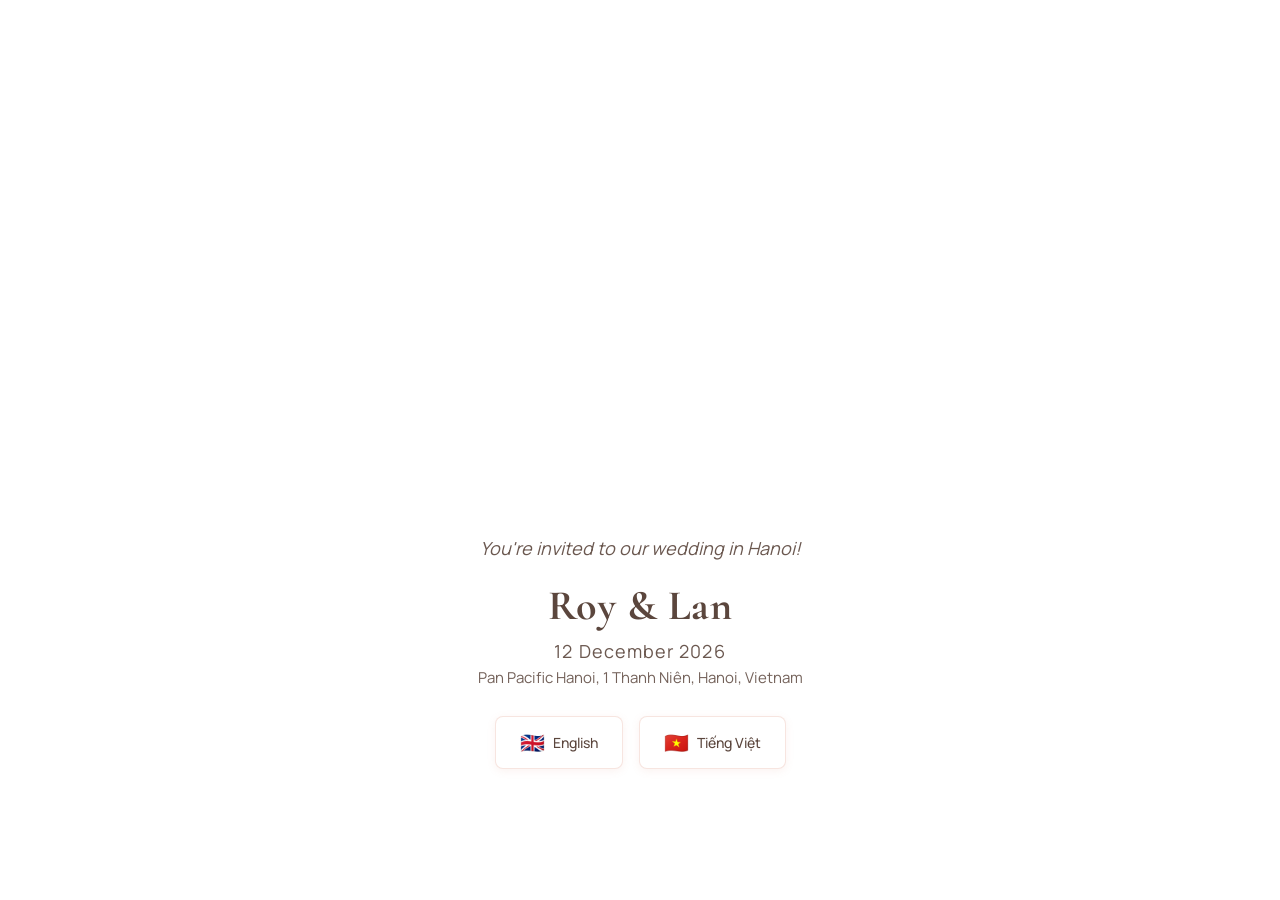
==== commit 33480eb1: "Fix landing page mobile layout issues - Combine hero image and content into single .landing-card div" ====
--- a/index.html
+++ b/index.html
@@ -1,383 +1,230 @@
 <!doctype html>
-<html style="scroll-behavior: smooth;">
-
+<html lang="en">
 <head>
   <meta charset="utf-8">
-  <meta name="generator" content="Hugo 0.42.2" />
+  <meta name="viewport" content="width=device-width, initial-scale=1.0">
   <title>Roy & Lan's Wedding</title>
   <meta name="description" content="December 12th, 2026 in Hanoi, Vietnam" />
-  <meta name="viewport" content="width=device-width, initial-scale=1.0, user-scalable=no">
   
-  <!-- Open Graph / Facebook -->
   <meta property="og:type" content="website">
   <meta property="og:title" content="Roy & Lan's Wedding">
   <meta property="og:description" content="December 12th, 2026 in Hanoi, Vietnam">
-  <meta property="og:image" content="https://roy-and-lan.github.io/images/assets/soho.jpg">
+  <meta property="og:image" content="https://roy-and-lan.github.io/images/assets/landing.jpg">
   <meta property="og:url" content="https://roy-and-lan.github.io/">
   
-  <!-- Twitter -->
   <meta name="twitter:card" content="summary_large_image">
   <meta name="twitter:title" content="Roy & Lan's Wedding">
   <meta name="twitter:description" content="December 12th, 2026 in Hanoi, Vietnam">
-  <meta name="twitter:image" content="https://roy-and-lan.github.io/images/assets/soho.jpg">
+  <meta name="twitter:image" content="https://roy-and-lan.github.io/images/assets/landing.jpg">
   
   <link rel="icon" type="image/png" href="images/assets/soho.jpg">
   <link rel="preconnect" href="https://fonts.googleapis.com">
   <link rel="preconnect" href="https://fonts.gstatic.com" crossorigin>
-  <link href="https://fonts.googleapis.com/css2?family=Playfair+Display:wght@400;500;600;700&family=Inter:wght@300;400;500;600&display=swap" rel="stylesheet">
-  <link rel="stylesheet" href="css/bootstrap.min.css" />
-  <link rel="stylesheet" href="css/main.css" />
-  
+  <link href="https://fonts.googleapis.com/css2?family=Cormorant+Garamond:wght@400;500;600;700&family=Manrope:wght@300;400;500;600;700&display=swap" rel="stylesheet">
   <style>
-    :root {
-      --terracotta: #D77C67;
-      --warm-beige: #FBF8F6;
-      --dark-brown: #5B463D;
-      --soft-white: rgba(255, 255, 255, 0.95);
-      --glass-bg: rgba(255, 255, 255, 0.88);
-    }
-    
-    /* Floral background */
+    * { margin: 0; padding: 0; box-sizing: border-box; }
+    
     body {
       background: url('images/assets/background.png') no-repeat center center fixed;
       background-size: cover;
+      font-family: 'Manrope', sans-serif;
       min-height: 100vh;
-      margin: 0;
-      padding: 0;
-      font-family: 'Inter', sans-serif;
-      color: var(--dark-brown);
-    }
-    
-    /* Position floral decorations to frame the card */
-    .floral-decoration {
-      position: fixed;
-      pointer-events: none;
-      z-index: 1;
-      opacity: 0;
-      transition: opacity 0.7s ease;
-    }
-    
-    .floral-top-left {
-      top: 10%;
-      left: 5%;
-      width: 250px;
-      height: 300px;
-      background: url('images/assets/party-left.png') no-repeat center;
-      background-size: contain;
-      animation: fadeIn 0.8s ease 0.2s forwards;
-    }
-    
-    .floral-top-right {
-      top: 8%;
-      right: 3%;
-      width: 220px;
-      height: 280px;
-      background: url('images/assets/party-right.png') no-repeat center;
-      background-size: contain;
-      animation: fadeIn 0.8s ease 0.3s forwards;
-    }
-    
-    .floral-bottom-left {
-      bottom: 15%;
-      left: 8%;
-      width: 200px;
-      height: 250px;
-      background: url('images/assets/party-left.png') no-repeat center;
-      background-size: contain;
-      opacity: 0.7;
-      animation: fadeIn 0.8s ease 0.5s forwards;
-    }
-    
-    .floral-bottom-right {
-      bottom: 12%;
-      right: 5%;
-      width: 240px;
-      height: 220px;
-      background: url('images/assets/party-right.png') no-repeat center;
-      background-size: contain;
-      opacity: 0.7;
-      animation: fadeIn 0.8s ease 0.6s forwards;
-    }
-    
-    @keyframes fadeIn {
-      from { opacity: 0; }
-      to { opacity: 1; }
-    }
-    
-    @keyframes slideUp {
-      from {
-        opacity: 0;
-        transform: translateY(20px);
-      }
-      to {
-        opacity: 1;
-        transform: translateY(0);
-      }
-    }
-    
-    @keyframes fadeInUp {
-      from {
-        opacity: 0;
-        transform: translateY(15px);
-      }
-      to {
-        opacity: 1;
-        transform: translateY(0);
-      }
-    }
-    
-    /* Mobile image overrides */
-    @media (max-width: 768px) {
-      body {
-        background: url('images/assets/background_mobile.png') no-repeat center center fixed !important;
-        background-size: cover !important;
-      }
-      .floral-top-left {
-        background: url('images/assets/party-left_mobile.png') no-repeat center !important;
-        background-size: contain !important;
-      }
-      .floral-top-right {
-        background: url('images/assets/party-right_mobile.png') no-repeat center !important;
-        background-size: contain !important;
-      }
-      .floral-bottom-left {
-        background: url('images/assets/party-left_mobile.png') no-repeat center !important;
-        background-size: contain !important;
-      }
-      .floral-bottom-right {
-        background: url('images/assets/party-right_mobile.png') no-repeat center !important;
-        background-size: contain !important;
-      }
-    }
-    
-    /* Premium card */
-    .language-selector-container {
       display: flex;
+      align-items: center;
       justify-content: center;
-      align-items: center;
-      min-height: 100vh;
-      padding: 2rem;
-      position: relative;
-      z-index: 10;
-    }
-    
-    .language-selector {
-      background: var(--glass-bg);
-      backdrop-filter: blur(10px);
-      -webkit-backdrop-filter: blur(10px);
-      border-radius: 24px;
-      padding: 3rem 3.5rem;
+    }
+    
+    .landing-container {
+      max-width: 1000px;
+      padding: 40px 20px;
+      background: rgba(255, 255, 255, 0.85);
+      border-radius: 16px;
+      margin: 20px;
       text-align: center;
-      box-shadow: 0 20px 60px rgba(215, 124, 103, 0.15);
-      max-width: 580px;
-      width: 90%;
-      border: 1px solid rgba(215, 124, 103, 0.2);
-      animation: slideUp 0.8s ease 0.3s forwards;
-    }
-    
-    /* Typography */
-    .language-selector h1 {
-      font-family: 'Playfair Display', serif;
-      font-size: clamp(2.5rem, 6vw, 3.5rem);
-      font-weight: 600;
-      color: var(--terracotta);
-      margin: 0 0 0.5rem;
-      letter-spacing: 1px;
-    }
-    
-    .language-selector .date {
-      font-family: 'Playfair Display', serif;
-      font-size: clamp(1rem, 2.5vw, 1.25rem);
-      color: var(--terracotta);
-      margin: 0 0 2rem;
-      letter-spacing: 3px;
-      font-weight: 400;
-    }
-    
-    .language-selector .welcome {
-      font-family: 'Inter', sans-serif;
-      font-size: clamp(1rem, 2.2vw, 1.15rem);
-      color: var(--dark-brown);
-      margin: 0 0 0.25rem;
-      font-weight: 400;
-      line-height: 1.5;
-    }
-    
-    .language-selector .welcome-vi {
-      font-family: 'Inter', sans-serif;
-      font-size: clamp(0.95rem, 2vw, 1.05rem);
-      color: var(--dark-brown);
-      margin: 0 0 2.5rem;
-      font-weight: 400;
+    }
+    
+    /* Combined hero and content section */
+    .landing-card {
+      background: rgba(255, 255, 255, 0.85);
+      border-radius: 16px;
+      overflow: hidden;
+      display: flex;
+      flex-direction: column;
+    }
+    
+    /* Full width horizontal image */
+    .landing-hero {
+      background: url('images/assets/landing.jpg') no-repeat center center;
+      background-size: cover;
+      width: 100%;
+      height: 400px;
+    }
+    
+    .content-section {
+      padding: 30px 20px 25px;
+    }
+    
+    .welcome-message {
+      font-family: 'Manrope', sans-serif;
+      font-size: 18px;
+      color: #5B463D;
+      margin-bottom: 20px;
       opacity: 0.9;
-    }
-    
-    /* Full-width language buttons */
+      font-style: italic;
+    }
+    
+    h1 {
+      font-family: 'Cormorant Garamond', serif;
+      font-size: 42px;
+      color: #5B463D;
+      margin-bottom: 8px;
+      letter-spacing: 0.5px;
+    }
+    
+    .date {
+      font-family: 'Manrope', sans-serif;
+      font-size: 18px;
+      color: #5B463D;
+      letter-spacing: 0.06em;
+      margin-bottom: 4px;
+      opacity: 0.9;
+    }
+    
+    .venue {
+      font-family: 'Manrope', sans-serif;
+      font-size: 15px;
+      color: #5B463D;
+      margin-bottom: 28px;
+      opacity: 0.85;
+    }
+    
     .lang-buttons {
       display: flex;
-      flex-direction: column;
-      gap: 1rem;
-      width: 100%;
-    }
-    
-    .lang-button {
-      display: flex;
+      gap: 16px;
+      justify-content: center;
+      flex-wrap: wrap;
+    }
+    
+    .lang-btn {
+      display: inline-flex;
       align-items: center;
-      gap: 0.75rem;
+      gap: 8px;
+      padding: 12px 24px;
+      background: #fff;
+      border: 1px solid rgba(215, 124, 103, 0.2);
+      border-radius: 8px;
       text-decoration: none;
-      color: var(--dark-brown);
-      transition: all 0.3s ease;
-      padding: 1rem 1.5rem;
-      border-radius: 14px;
-      background: var(--soft-white);
-      border: 1px solid rgba(215, 124, 103, 0.15);
-      font-family: 'Inter', sans-serif;
-      font-size: clamp(0.95rem, 2vw, 1.1rem);
+      color: #5B463D;
+      font-family: 'Manrope', sans-serif;
+      font-size: 14px;
       font-weight: 500;
-      opacity: 0;
-    }
-    
-    .lang-button:nth-child(1) {
-      animation: fadeInUp 0.6s ease 0.7s forwards;
-    }
-    
-    .lang-button:nth-child(2) {
-      animation: fadeInUp 0.6s ease 0.85s forwards;
-    }
-    
-    .lang-button:hover {
-      transform: translateY(-3px);
-      box-shadow: 0 8px 20px rgba(215, 124, 103, 0.25);
-      background: white;
-      border-color: rgba(215, 124, 103, 0.3);
-      text-decoration: none;
-    }
-    
-    .lang-button .flag {
-      font-size: 1.5rem;
-    }
-    
-    .lang-button .label {
-      flex: 1;
-      text-align: left;
-      letter-spacing: 0.5px;
-    }
-    
-    /* Personal touch */
-    .personal-touch {
-      margin-top: 2rem;
-      padding-top: 1.5rem;
-      border-top: 1px solid rgba(215, 124, 103, 0.15);
-      font-family: 'Inter', sans-serif;
-      font-size: clamp(0.85rem, 1.9vw, 0.95rem);
-      color: var(--dark-brown);
-      opacity: 0.85;
-      font-style: italic;
-      animation: fadeInUp 0.6s ease 1s forwards;
-      opacity: 0;
-    }
-    
-    /* Responsive */
+      transition: all 0.2s ease;
+      box-shadow: 0 2px 8px rgba(215, 124, 103, 0.1);
+    }
+    
+    .lang-btn:hover {
+      background: #f8f5f2;
+      transform: translateY(-2px);
+      box-shadow: 0 4px 12px rgba(215, 124, 103, 0.15);
+    }
+    
+    .lang-btn .flag {
+      font-size: 1.25rem;
+    }
+    
+    /* Mobile responsive */
     @media (max-width: 768px) {
-      .language-selector {
-        padding: 2.5rem 2rem;
-        max-width: 520px;
-      }
-      
-      .language-selector h1 {
-        font-size: 2.2rem;
-      }
-      
-      .floral-top-left {
-        top: 8%;
-        left: 3%;
-        width: 180px;
-      }
-      
-      .floral-top-right {
-        top: 6%;
-        right: 2%;
-        width: 160px;
-      }
-      
-      .floral-bottom-left {
-        bottom: 12%;
-        left: 5%;
-        width: 150px;
-      }
-      
-      .floral-bottom-right {
-        bottom: 10%;
-        right: 3%;
-        width: 180px;
+      .landing-container {
+        padding: 0;
+        margin: 0;
+        border-radius: 0;
+        background: transparent;
+      }
+      
+      .landing-card {
+        border-radius: 0;
+        background: rgba(255, 255, 255, 0.9);
+      }
+      
+      .landing-hero {
+        height: 60vw;
+        min-height: 250px;
+      }
+      
+      .content-section {
+        padding: 20px 15px 20px;
+      }
+      
+      .welcome-message {
+        font-size: 16px;
+        margin-bottom: 16px;
+      }
+      
+      h1 {
+        font-size: 32px;
+      }
+      
+      .date {
+        font-size: 16px;
+      }
+      
+      .venue {
+        font-size: 13px;
+        margin-bottom: 20px;
+      }
+      
+      .lang-buttons {
+        flex-direction: column;
+        gap: 12px;
       }
     }
     
     @media (max-width: 480px) {
-      .language-selector {
-        padding: 2rem 1.5rem;
-        border-radius: 20px;
-        width: 94%;
-      }
-      
-      .language-selector h1 {
-        font-size: 1.8rem;
-      }
-      
-      .language-selector .date {
-        font-size: 1rem;
-        letter-spacing: 2px;
-      }
-      
-      .floral-top-left,
-      .floral-top-right,
-      .floral-bottom-left,
-      .floral-bottom-right {
-        display: none;
-      }
-      
-      .lang-button {
-        padding: 1rem;
-      }
-    }
-    
-    /* Hide carousel navigation and dots from main.css */
-    .carousel-nav, .carousel-dots {
-      display: none !important;
+      .landing-hero {
+        height: 70vw;
+      }
+      
+      h1 {
+        font-size: 28px;
+      }
+      
+      .date {
+        font-size: 14px;
+      }
+      
+      .venue {
+        font-size: 12px;
+      }
+      
+      .welcome-message {
+        font-size: 14px;
+      }
     }
   </style>
 </head>
-
 <body>
-  <!-- Floral decorations -->
-  <div class="floral-decoration floral-top-left"></div>
-  <div class="floral-decoration floral-top-right"></div>
-  <div class="floral-decoration floral-bottom-left"></div>
-  <div class="floral-decoration floral-bottom-right"></div>
-  
-  <div class="language-selector-container">
-    <div class="language-selector">
-      <h1>ROY & LAN</h1>
-      <span class="subtitle">Select Your Language</span>
-      <!-- <span class="subtitle-vi">Vui lòng chọn ngôn ngữ</span> -->
-      
-      <div class="lang-buttons">
-        <a href="en/" class="lang-button">
-          <span class="flag">🇬🇧</span>
-          <span class="label">English</span>
-        </a>
-        <a href="vn/" class="lang-button">
-          <span class="flag">🇻🇳</span>
-          <span class="label">Tiếng Việt</span>
-        </a>
+  <div class="landing-container">
+    <div class="landing-card">
+      <div class="landing-hero"></div>
+      
+      <div class="content-section">
+        <p class="welcome-message">You're invited to our wedding in Hanoi!</p>
+        <h1>Roy & Lan</h1>
+        <p class="date">12 December 2026</p>
+        <p class="venue">Pan Pacific Hanoi, 1 Thanh Niên, Hanoi, Vietnam</p>
+        
+        <div class="lang-buttons">
+          <a href="en/" class="lang-btn">
+            <span class="flag">🇬🇧</span>
+            <span>English</span>
+          </a>
+          <a href="vn/" class="lang-btn">
+            <span class="flag">🇻🇳</span>
+            <span>Tiếng Việt</span>
+          </a>
+        </div>
       </div>
-      
-      <p class="personal-touch">We can't wait to celebrate with you.</p>
     </div>
   </div>
-
-  <div id="confetti"></div>
-  <script type="text/javascript" src="js/confetti.js"></script>
 </body>
-
 </html>
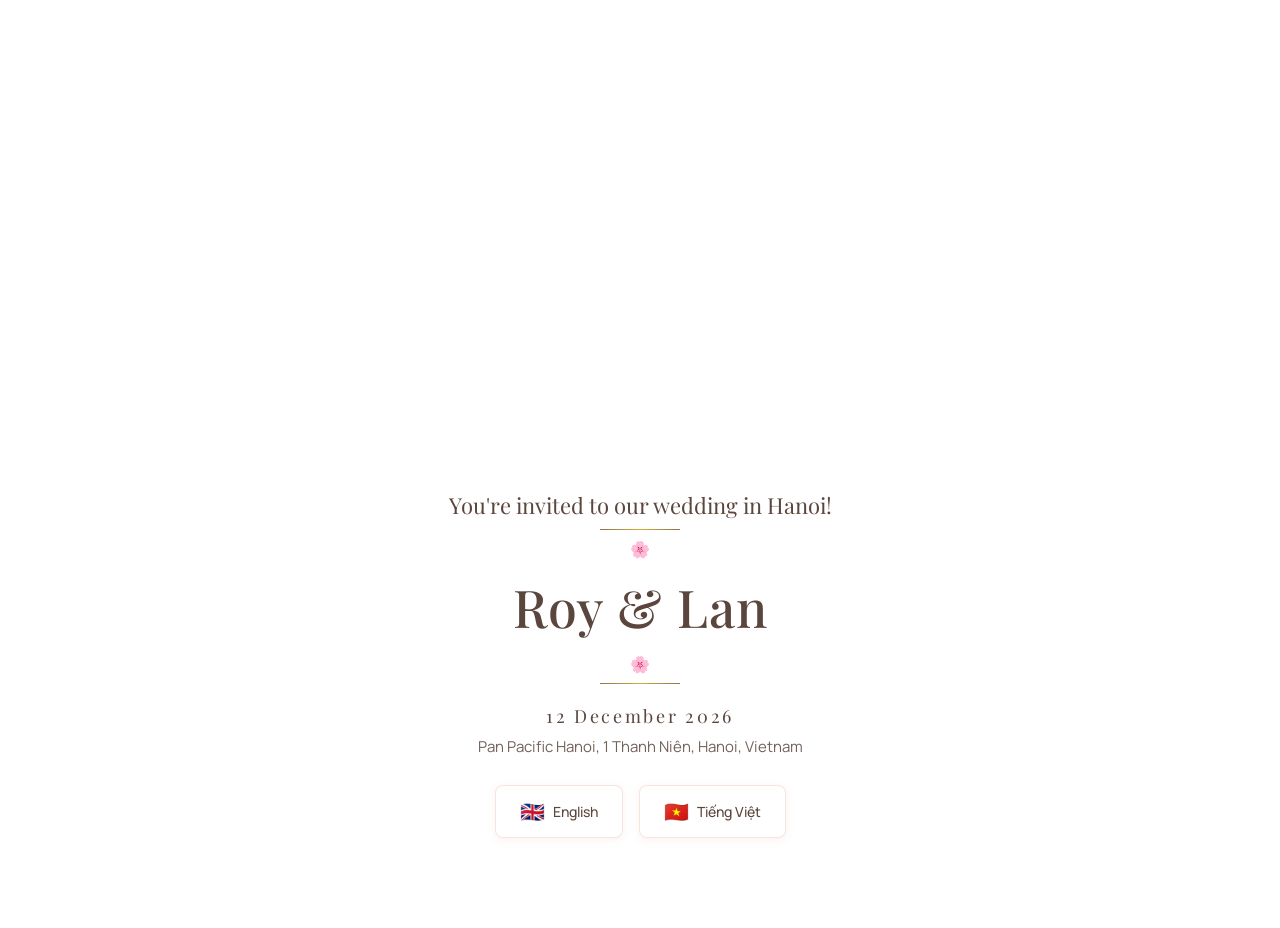
==== commit d2702c1d: "Update landing page to use Playfair Display font (Elegant & Timeless option) - Add Playfair Display " ====
--- a/index.html
+++ b/index.html
@@ -20,7 +20,7 @@
   <link rel="icon" type="image/png" href="images/assets/soho.jpg">
   <link rel="preconnect" href="https://fonts.googleapis.com">
   <link rel="preconnect" href="https://fonts.gstatic.com" crossorigin>
-  <link href="https://fonts.googleapis.com/css2?family=Cormorant+Garamond:wght@400;500;600;700&family=Manrope:wght@300;400;500;600;700&display=swap" rel="stylesheet">
+  <link href="https://fonts.googleapis.com/css2?family=Cormorant+Garamond:wght@400;500;600;700&family=Manrope:wght@300;400;500;600;700&family=Playfair+Display:wght@400;500;600;700&display=swap" rel="stylesheet">
   <style>
     * { margin: 0; padding: 0; box-sizing: border-box; }
     
@@ -61,33 +61,52 @@
     }
     
     .content-section {
-      padding: 30px 20px 25px;
+      padding: 30px 20px 30px;
     }
     
     .welcome-message {
-      font-family: 'Manrope', sans-serif;
+      font-family: 'Playfair Display', serif;
+      font-size: 22px;
+      font-weight: 400;
+      color: #5B463D;
+      margin-bottom: 8px;
+      line-height: 1.4;
+    }
+    
+    .names-container {
+      position: relative;
+      margin-bottom: 20px;
+    }
+    
+    .decorative-line {
+      width: 80px;
+      height: 1px;
+      background: linear-gradient(to right, #8B7355, #D4AF37, #8B7355);
+      margin: 0 auto;
+    }
+    
+    .flower-icon {
+      font-size: 16px;
+      color: #8B7355;
+      margin: 0 8px;
+    }
+    
+    h1 {
+      font-family: 'Playfair Display', serif;
+      font-size: 52px;
+      font-weight: 500;
+      color: #5B463D;
+      margin: 12px 0;
+      letter-spacing: 1px;
+    }
+    
+    .date {
+      font-family: 'Playfair Display', serif;
       font-size: 18px;
-      color: #5B463D;
-      margin-bottom: 20px;
-      opacity: 0.9;
-      font-style: italic;
-    }
-    
-    h1 {
-      font-family: 'Cormorant Garamond', serif;
-      font-size: 42px;
-      color: #5B463D;
+      font-weight: 400;
+      color: #5B463D;
+      letter-spacing: 0.15em;
       margin-bottom: 8px;
-      letter-spacing: 0.5px;
-    }
-    
-    .date {
-      font-family: 'Manrope', sans-serif;
-      font-size: 18px;
-      color: #5B463D;
-      letter-spacing: 0.06em;
-      margin-bottom: 4px;
-      opacity: 0.9;
     }
     
     .venue {
@@ -157,11 +176,24 @@
       
       .welcome-message {
         font-size: 16px;
+        margin-bottom: 8px;
+      }
+      
+      .names-container {
         margin-bottom: 16px;
+      }
+      
+      .decorative-line {
+        width: 60px;
+      }
+      
+      .flower-icon {
+        font-size: 14px;
       }
       
       h1 {
         font-size: 32px;
+        margin: 10px 0;
       }
       
       .date {
@@ -198,6 +230,14 @@
       
       .welcome-message {
         font-size: 14px;
+      }
+      
+      .decorative-line {
+        width: 50px;
+      }
+      
+      .flower-icon {
+        font-size: 12px;
       }
     }
   </style>
@@ -209,7 +249,17 @@
       
       <div class="content-section">
         <p class="welcome-message">You're invited to our wedding in Hanoi!</p>
-        <h1>Roy & Lan</h1>
+        <div class="names-container">
+          <div class="decorative-line"></div>
+          <div style="display: flex; align-items: center; justify-content: center; margin: 8px 0;">
+            <span class="flower-icon">🌸</span>
+          </div>
+          <h1>Roy & Lan</h1>
+          <div style="display: flex; align-items: center; justify-content: center; margin: 8px 0;">
+            <span class="flower-icon">🌸</span>
+          </div>
+          <div class="decorative-line"></div>
+        </div>
         <p class="date">12 December 2026</p>
         <p class="venue">Pan Pacific Hanoi, 1 Thanh Niên, Hanoi, Vietnam</p>
         
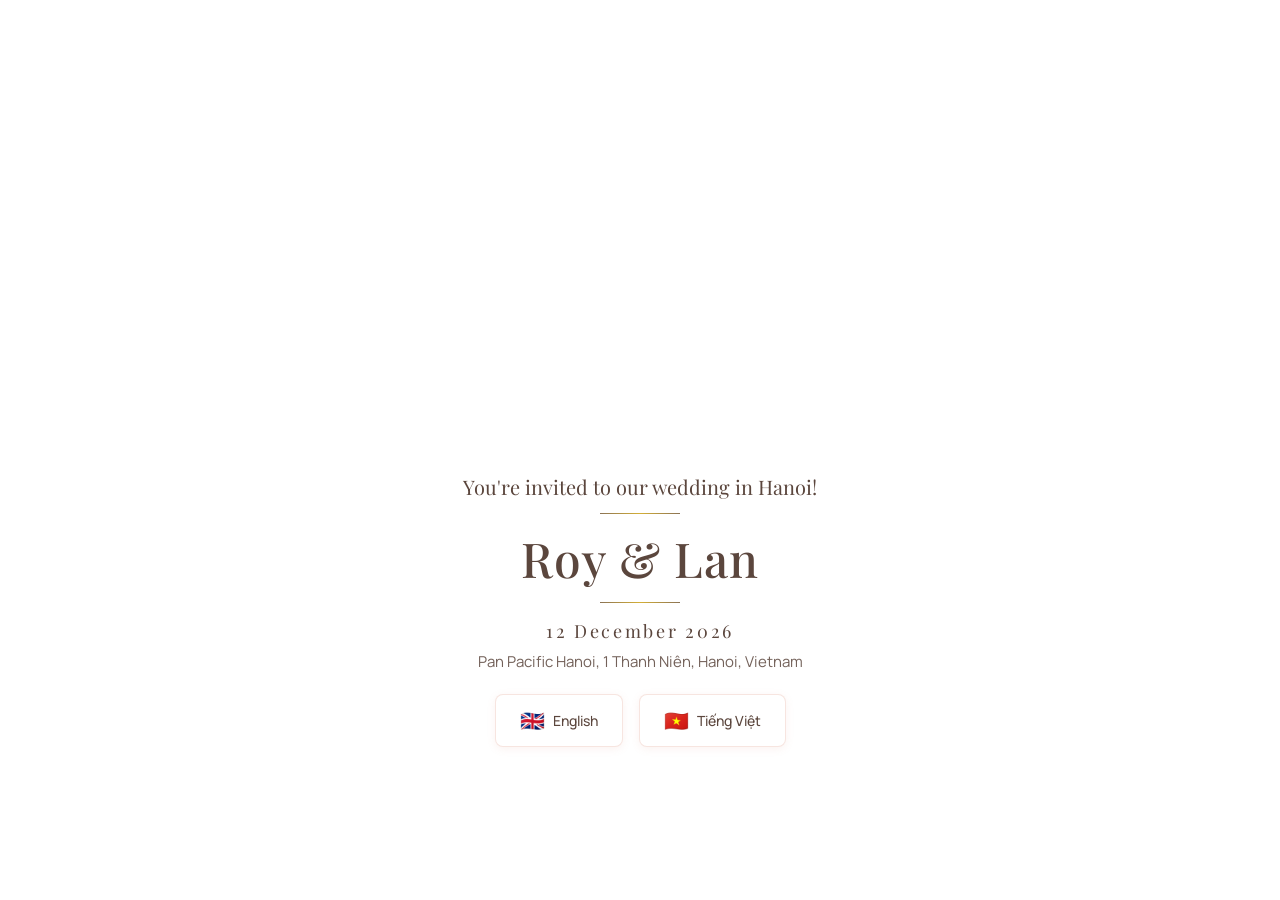
==== commit b5c3bbc6: "Remove flower icons and ensure landing card fits on desktop - Remove flower icon emojis - Add decora" ====
--- a/index.html
+++ b/index.html
@@ -57,25 +57,25 @@
       background: url('images/assets/landing.jpg') no-repeat center center;
       background-size: cover;
       width: 100%;
-      height: 400px;
+      height: 320px;
     }
     
     .content-section {
-      padding: 30px 20px 30px;
+      padding: 25px 20px 25px;
     }
     
     .welcome-message {
       font-family: 'Playfair Display', serif;
-      font-size: 22px;
+      font-size: 20px;
       font-weight: 400;
       color: #5B463D;
-      margin-bottom: 8px;
+      margin-bottom: 12px;
       line-height: 1.4;
     }
     
     .names-container {
       position: relative;
-      margin-bottom: 20px;
+      margin-bottom: 16px;
     }
     
     .decorative-line {
@@ -85,15 +85,9 @@
       margin: 0 auto;
     }
     
-    .flower-icon {
-      font-size: 16px;
-      color: #8B7355;
-      margin: 0 8px;
-    }
-    
     h1 {
       font-family: 'Playfair Display', serif;
-      font-size: 52px;
+      font-size: 48px;
       font-weight: 500;
       color: #5B463D;
       margin: 12px 0;
@@ -113,7 +107,7 @@
       font-family: 'Manrope', sans-serif;
       font-size: 15px;
       color: #5B463D;
-      margin-bottom: 28px;
+      margin-bottom: 22px;
       opacity: 0.85;
     }
     
@@ -187,10 +181,6 @@
         width: 60px;
       }
       
-      .flower-icon {
-        font-size: 14px;
-      }
-      
       h1 {
         font-size: 32px;
         margin: 10px 0;
@@ -236,10 +226,6 @@
         width: 50px;
       }
       
-      .flower-icon {
-        font-size: 12px;
-      }
-    }
   </style>
 </head>
 <body>
@@ -251,13 +237,7 @@
         <p class="welcome-message">You're invited to our wedding in Hanoi!</p>
         <div class="names-container">
           <div class="decorative-line"></div>
-          <div style="display: flex; align-items: center; justify-content: center; margin: 8px 0;">
-            <span class="flower-icon">🌸</span>
-          </div>
           <h1>Roy & Lan</h1>
-          <div style="display: flex; align-items: center; justify-content: center; margin: 8px 0;">
-            <span class="flower-icon">🌸</span>
-          </div>
           <div class="decorative-line"></div>
         </div>
         <p class="date">12 December 2026</p>
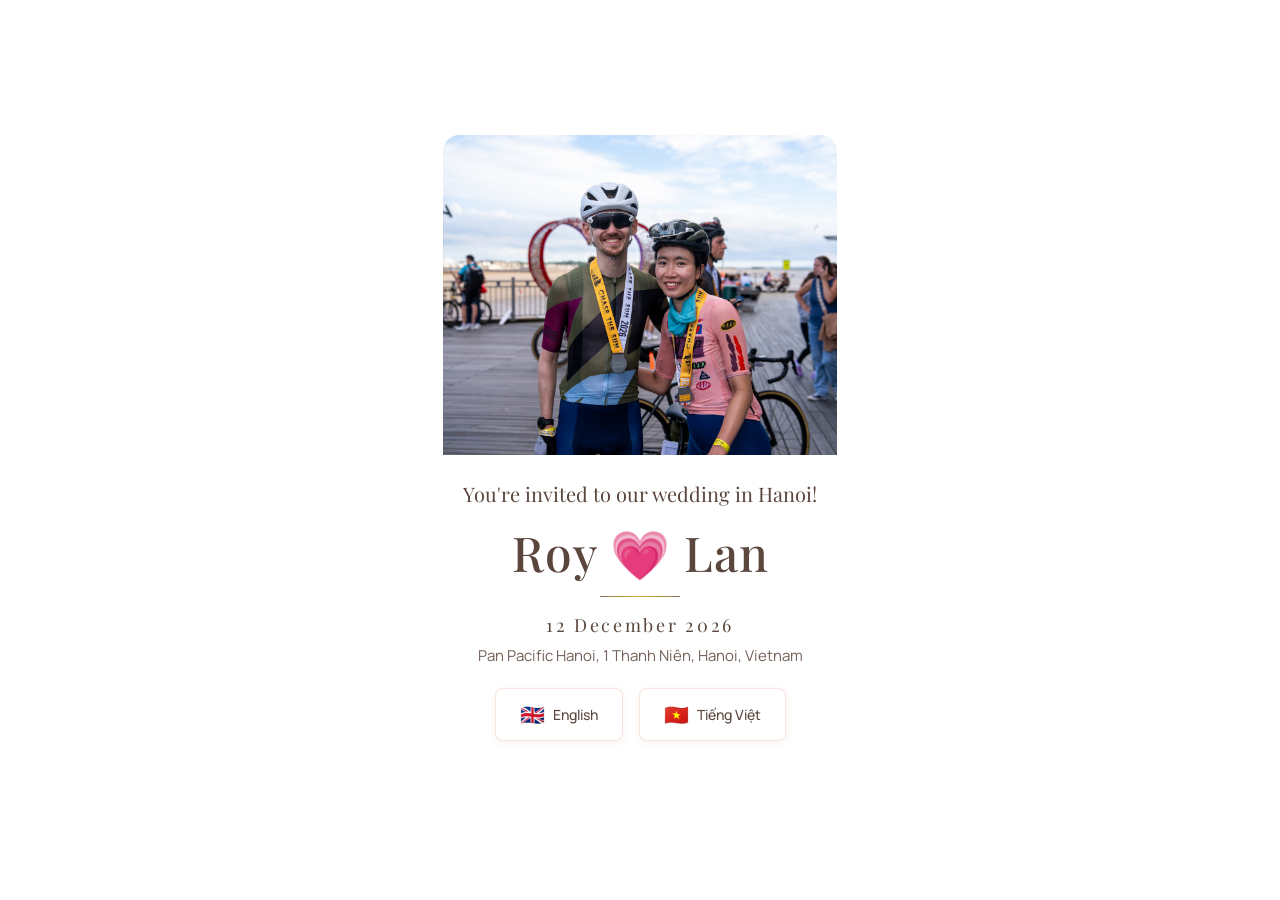
==== commit 43056686: "improve landing" ====
--- a/index.html
+++ b/index.html
@@ -236,8 +236,7 @@
       <div class="content-section">
         <p class="welcome-message">You're invited to our wedding in Hanoi!</p>
         <div class="names-container">
-          <div class="decorative-line"></div>
-          <h1>Roy & Lan</h1>
+          <h1>Roy 💗 Lan</h1>
           <div class="decorative-line"></div>
         </div>
         <p class="date">12 December 2026</p>
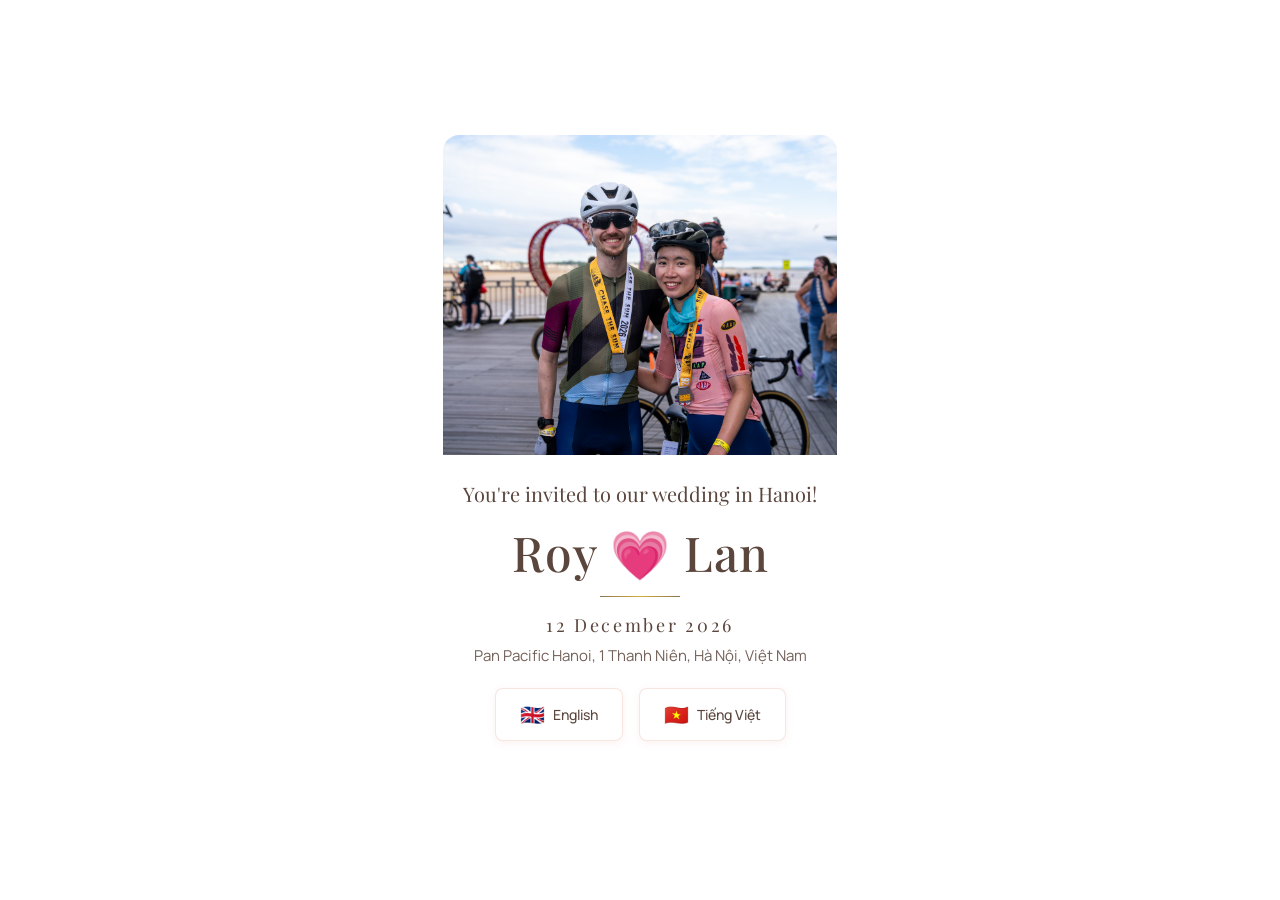
==== commit 47dc3430: "more text fix" ====
--- a/index.html
+++ b/index.html
@@ -162,6 +162,8 @@
       .landing-hero {
         height: 60vw;
         min-height: 250px;
+        background: url('images/assets/landing.jpg') no-repeat center center;
+        background-size: cover;
       }
       
       .content-section {
@@ -240,7 +242,7 @@
           <div class="decorative-line"></div>
         </div>
         <p class="date">12 December 2026</p>
-        <p class="venue">Pan Pacific Hanoi, 1 Thanh Niên, Hanoi, Vietnam</p>
+        <p class="venue">Pan Pacific Hanoi, 1 Thanh Niên, Hà Nội, Việt Nam</p>
         
         <div class="lang-buttons">
           <a href="en/" class="lang-btn">
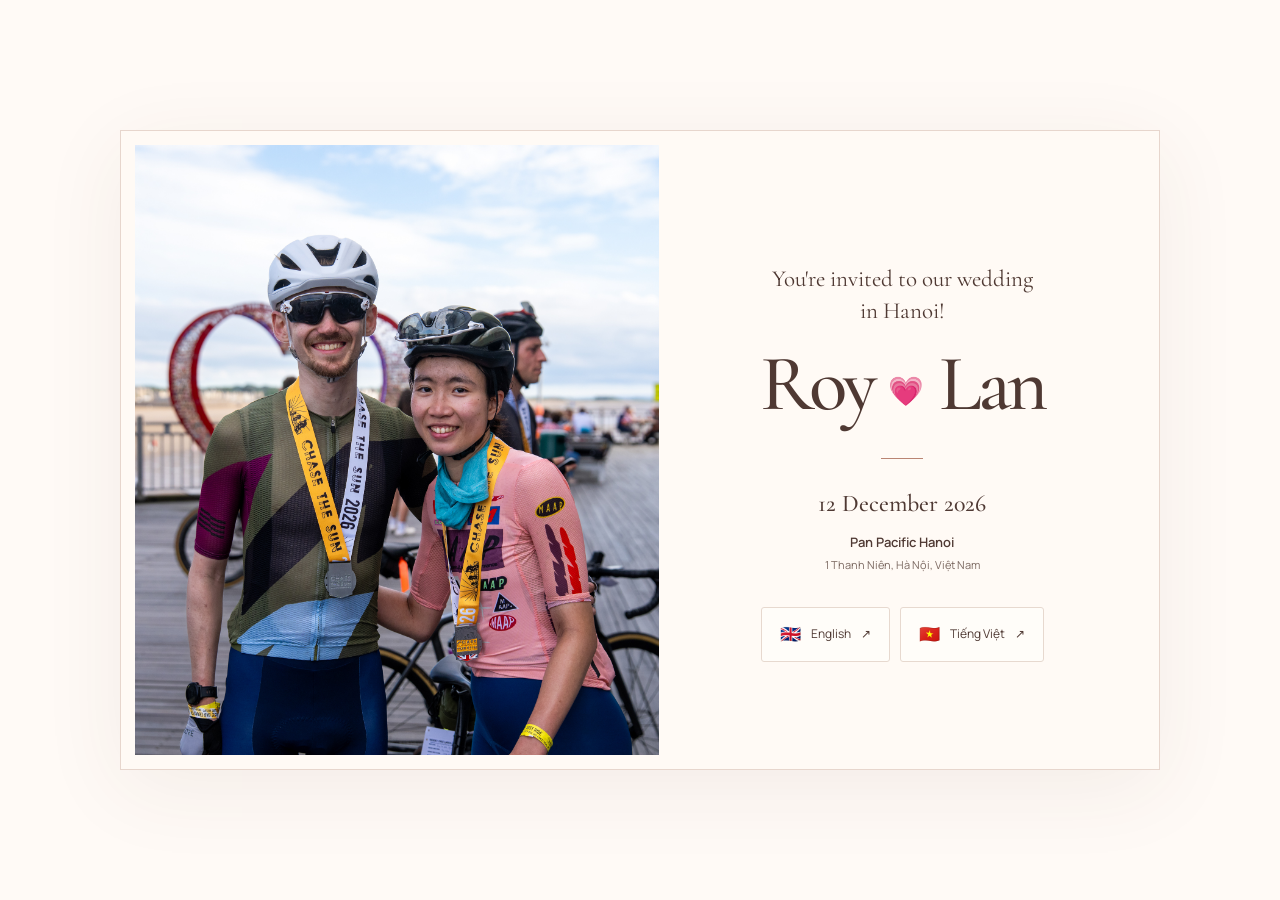
==== commit 9c89bf5a: "Refine wedding site while preserving full-screen stories and floral design" ====
--- a/index.html
+++ b/index.html
@@ -5,257 +5,51 @@
   <meta name="viewport" content="width=device-width, initial-scale=1.0">
   <title>Roy & Lan's Wedding</title>
   <meta name="description" content="December 12th, 2026 in Hanoi, Vietnam" />
-  
+
   <meta property="og:type" content="website">
   <meta property="og:title" content="Roy & Lan's Wedding">
   <meta property="og:description" content="December 12th, 2026 in Hanoi, Vietnam">
   <meta property="og:image" content="https://roy-and-lan.github.io/images/assets/landing.jpg">
   <meta property="og:url" content="https://roy-and-lan.github.io/">
-  
+
   <meta name="twitter:card" content="summary_large_image">
   <meta name="twitter:title" content="Roy & Lan's Wedding">
   <meta name="twitter:description" content="December 12th, 2026 in Hanoi, Vietnam">
   <meta name="twitter:image" content="https://roy-and-lan.github.io/images/assets/landing.jpg">
-  
+
   <link rel="icon" type="image/png" href="images/assets/soho.jpg">
   <link rel="preconnect" href="https://fonts.googleapis.com">
   <link rel="preconnect" href="https://fonts.gstatic.com" crossorigin>
-  <link href="https://fonts.googleapis.com/css2?family=Cormorant+Garamond:wght@400;500;600;700&family=Manrope:wght@300;400;500;600;700&family=Playfair+Display:wght@400;500;600;700&display=swap" rel="stylesheet">
-  <style>
-    * { margin: 0; padding: 0; box-sizing: border-box; }
-    
-    body {
-      background: url('images/assets/background.png') no-repeat center center fixed;
-      background-size: cover;
-      font-family: 'Manrope', sans-serif;
-      min-height: 100vh;
-      display: flex;
-      align-items: center;
-      justify-content: center;
-    }
-    
-    .landing-container {
-      max-width: 1000px;
-      padding: 40px 20px;
-      background: rgba(255, 255, 255, 0.85);
-      border-radius: 16px;
-      margin: 20px;
-      text-align: center;
-    }
-    
-    /* Combined hero and content section */
-    .landing-card {
-      background: rgba(255, 255, 255, 0.85);
-      border-radius: 16px;
-      overflow: hidden;
-      display: flex;
-      flex-direction: column;
-    }
-    
-    /* Full width horizontal image */
-    .landing-hero {
-      background: url('images/assets/landing.jpg') no-repeat center center;
-      background-size: cover;
-      width: 100%;
-      height: 320px;
-    }
-    
-    .content-section {
-      padding: 25px 20px 25px;
-    }
-    
-    .welcome-message {
-      font-family: 'Playfair Display', serif;
-      font-size: 20px;
-      font-weight: 400;
-      color: #5B463D;
-      margin-bottom: 12px;
-      line-height: 1.4;
-    }
-    
-    .names-container {
-      position: relative;
-      margin-bottom: 16px;
-    }
-    
-    .decorative-line {
-      width: 80px;
-      height: 1px;
-      background: linear-gradient(to right, #8B7355, #D4AF37, #8B7355);
-      margin: 0 auto;
-    }
-    
-    h1 {
-      font-family: 'Playfair Display', serif;
-      font-size: 48px;
-      font-weight: 500;
-      color: #5B463D;
-      margin: 12px 0;
-      letter-spacing: 1px;
-    }
-    
-    .date {
-      font-family: 'Playfair Display', serif;
-      font-size: 18px;
-      font-weight: 400;
-      color: #5B463D;
-      letter-spacing: 0.15em;
-      margin-bottom: 8px;
-    }
-    
-    .venue {
-      font-family: 'Manrope', sans-serif;
-      font-size: 15px;
-      color: #5B463D;
-      margin-bottom: 22px;
-      opacity: 0.85;
-    }
-    
-    .lang-buttons {
-      display: flex;
-      gap: 16px;
-      justify-content: center;
-      flex-wrap: wrap;
-    }
-    
-    .lang-btn {
-      display: inline-flex;
-      align-items: center;
-      gap: 8px;
-      padding: 12px 24px;
-      background: #fff;
-      border: 1px solid rgba(215, 124, 103, 0.2);
-      border-radius: 8px;
-      text-decoration: none;
-      color: #5B463D;
-      font-family: 'Manrope', sans-serif;
-      font-size: 14px;
-      font-weight: 500;
-      transition: all 0.2s ease;
-      box-shadow: 0 2px 8px rgba(215, 124, 103, 0.1);
-    }
-    
-    .lang-btn:hover {
-      background: #f8f5f2;
-      transform: translateY(-2px);
-      box-shadow: 0 4px 12px rgba(215, 124, 103, 0.15);
-    }
-    
-    .lang-btn .flag {
-      font-size: 1.25rem;
-    }
-    
-    /* Mobile responsive */
-    @media (max-width: 768px) {
-      .landing-container {
-        padding: 0;
-        margin: 0;
-        border-radius: 0;
-        background: transparent;
-      }
-      
-      .landing-card {
-        border-radius: 0;
-        background: rgba(255, 255, 255, 0.9);
-      }
-      
-      .landing-hero {
-        height: 60vw;
-        min-height: 250px;
-        background: url('images/assets/landing.jpg') no-repeat center center;
-        background-size: cover;
-      }
-      
-      .content-section {
-        padding: 20px 15px 20px;
-      }
-      
-      .welcome-message {
-        font-size: 16px;
-        margin-bottom: 8px;
-      }
-      
-      .names-container {
-        margin-bottom: 16px;
-      }
-      
-      .decorative-line {
-        width: 60px;
-      }
-      
-      h1 {
-        font-size: 32px;
-        margin: 10px 0;
-      }
-      
-      .date {
-        font-size: 16px;
-      }
-      
-      .venue {
-        font-size: 13px;
-        margin-bottom: 20px;
-      }
-      
-      .lang-buttons {
-        flex-direction: column;
-        gap: 12px;
-      }
-    }
-    
-    @media (max-width: 480px) {
-      .landing-hero {
-        height: 70vw;
-      }
-      
-      h1 {
-        font-size: 28px;
-      }
-      
-      .date {
-        font-size: 14px;
-      }
-      
-      .venue {
-        font-size: 12px;
-      }
-      
-      .welcome-message {
-        font-size: 14px;
-      }
-      
-      .decorative-line {
-        width: 50px;
-      }
-      
-  </style>
+  <link href="https://fonts.googleapis.com/css2?family=Cormorant+Garamond:ital,wght@0,400;0,500;0,600;1,400;1,500&family=Manrope:wght@400;500;600;700&display=swap" rel="stylesheet">
+  <link rel="stylesheet" href="css/main.css">
 </head>
-<body>
-  <div class="landing-container">
+<body class="landing-page">
+  <main class="landing-container">
     <div class="landing-card">
-      <div class="landing-hero"></div>
-      
+      <div class="landing-hero"><img src="images/assets/landing.jpg" alt="Roy and Lan celebrating after a cycling adventure" width="3000" height="2000" fetchpriority="high"></div>
+
       <div class="content-section">
+
         <p class="welcome-message">You're invited to our wedding in Hanoi!</p>
         <div class="names-container">
-          <h1>Roy 💗 Lan</h1>
+          <h1>Roy <span class="name-heart" aria-label="and">💗</span> Lan</h1>
           <div class="decorative-line"></div>
         </div>
-        <p class="date">12 December 2026</p>
-        <p class="venue">Pan Pacific Hanoi, 1 Thanh Niên, Hà Nội, Việt Nam</p>
-        
+        <p class="date"><time datetime="2026-12-12">12 December 2026</time></p>
+        <p class="venue">Pan Pacific Hanoi<br><span>1 Thanh Niên, Hà Nội, Việt Nam</span></p>
+
         <div class="lang-buttons">
-          <a href="en/" class="lang-btn">
-            <span class="flag">🇬🇧</span>
-            <span>English</span>
+          <a href="en/" class="lang-btn" lang="en" hreflang="en">
+            <span class="flag" aria-hidden="true">🇬🇧</span>
+            <span>English</span><span aria-hidden="true">↗</span>
           </a>
-          <a href="vn/" class="lang-btn">
-            <span class="flag">🇻🇳</span>
-            <span>Tiếng Việt</span>
+          <a href="vn/" class="lang-btn" lang="vi" hreflang="vi">
+            <span class="flag" aria-hidden="true">🇻🇳</span>
+            <span>Tiếng Việt</span><span aria-hidden="true">↗</span>
           </a>
         </div>
       </div>
     </div>
-  </div>
+  </main>
 </body>
 </html>
--- a/css/main.css
+++ b/css/main.css
@@ -0,0 +1,257 @@
+/* The original photos, illustrations and stories, framed like a wedding invitation. */
+:root {
+  --paper: #fffaf6;
+  --cream: #f8f2ea;
+  --ink: #4f3933;
+  --muted: #7b6860;
+  --rose: #a54c54;
+  --blush: #f5e6e2;
+  --line: #e7d9cf;
+  --serif: 'Cormorant Garamond', Georgia, serif;
+  --sans: 'Manrope', sans-serif;
+}
+
+* { box-sizing: border-box; }
+html { scroll-behavior: smooth; scroll-padding-top: 104px; }
+body { margin: 0; background: var(--paper); color: var(--ink); font: 400 15px/1.7 var(--sans); }
+button, input { font: inherit; }
+button, a { -webkit-tap-highlight-color: transparent; }
+a { color: inherit; text-underline-offset: 4px; }
+button { cursor: pointer; }
+button:focus-visible, a:focus-visible, summary:focus-visible, [tabindex]:focus-visible {
+  outline: 2px solid var(--rose);
+  outline-offset: 5px;
+}
+::selection { background: #efc7c7; color: var(--ink); }
+h1, h2, h3, p, figure { margin: 0; }
+h1, h2, h3 { font-family: var(--serif); font-weight: 500; line-height: 1.1; }
+img { display: block; max-width: 100%; }
+.eyebrow { color: var(--rose); font-size: 10px; font-weight: 700; letter-spacing: .2em; text-transform: uppercase; }
+.skip-link { position: fixed; top: -80px; left: 16px; padding: 12px 20px; z-index: 100; background: var(--paper); }
+.skip-link:focus { top: 12px; }
+.sr-only { position: absolute; width: 1px; height: 1px; padding: 0; margin: -1px; overflow: hidden; clip-path: inset(50%); white-space: nowrap; border: 0; }
+
+/* Welcome / language selection */
+.landing-page {
+  min-height: 100vh;
+  min-height: 100svh;
+  display: grid;
+  place-items: center;
+  padding: 64px 36px;
+  background: var(--paper) url('../images/assets/background.png') center / cover;
+}
+.landing-container { width: min(100%, 1040px); padding: 14px; border: 1px solid #d7bfb299; background: #fffaf6ed; box-shadow: 0 18px 80px #56342a12; }
+.landing-card { display: grid; grid-template-columns: 1.08fr 1fr; min-height: 610px; }
+.landing-hero { position: relative; min-width: 0; overflow: hidden; }
+.landing-hero img { width: 100%; height: 100%; object-fit: cover; object-position: 54% center; }
+.content-section { align-self: center; padding: 52px 32px; text-align: center; }
+.welcome-message { max-width: 280px; margin: 25px auto 13px; font: 400 23px/1.4 var(--serif); }
+.names-container h1 { font-size: clamp(56px, 6.2vw, 88px); white-space: nowrap; letter-spacing: -.05em; }
+.name-heart { display: inline-block; font-size: .36em; vertical-align: middle; letter-spacing: 0; }
+.decorative-line { width: 42px; height: 1px; margin: 30px auto; background: #ba8573; }
+.date { font: 500 24px var(--serif); }
+.venue { margin-top: 13px; font-size: 13px; font-weight: 600; }
+.venue span { color: var(--muted); font-size: 11px; font-weight: 400; }
+.lang-buttons { display: flex; justify-content: center; gap: 10px; margin-top: 32px; }
+.lang-btn { display: inline-flex; align-items: center; justify-content: center; gap: 10px; padding: 12px 18px; min-height: 48px; border: 1px solid var(--line); border-radius: 3px; background: #fffdf9; text-decoration: none; font-size: 12px; transition: background .2s, border-color .2s, transform .2s; }
+.lang-btn:hover { background: var(--blush); border-color: #c9a295; transform: translateY(-2px); }
+.lang-btn .flag { font-size: 17px; }
+
+/* Navigation overlays the full-screen photos, then gains a paper background below them. */
+.site-header { position: fixed; inset: 0 0 auto; z-index: 20; color: white; background: linear-gradient(#20171155, transparent); transition: background .2s, color .2s; }
+.site-header.is-scrolled { background: #fffaf6f5; color: var(--ink); box-shadow: 0 1px var(--line); backdrop-filter: blur(12px); }
+.site-header:not(.is-scrolled) :focus-visible { outline-color: white; }
+.top-nav-container { display: flex; align-items: center; justify-content: space-between; gap: 34px; min-height: 88px; padding: 18px 40px; margin: auto; }
+.top-nav-left, .top-nav-right { display: flex; align-items: center; gap: 30px; }
+.nav-link { position: relative; padding: 10px 0; font-size: 12px; font-weight: 600; text-decoration: none; text-transform: uppercase; }
+.nav-link::after { content: ''; position: absolute; left: 0; bottom: 5px; width: 100%; height: 1px; background: currentColor; transform: scaleX(0); transition: transform .2s; }
+.nav-link:hover::after { transform: scaleX(1); }
+.rsvp-button-overlay { padding: 12px 26px; background: #fffaf6eb; border: 1px solid #fff8; border-radius: 2px; color: var(--ink); text-decoration: none; font-size: 12px; font-weight: 600; letter-spacing: .06em; transition: background .2s; }
+.rsvp-button-overlay:hover { background: white; }
+.is-scrolled .rsvp-button-overlay { background: var(--rose); border-color: var(--rose); color: white; }
+.is-scrolled .rsvp-button-overlay:hover { background: #883e45; }
+.lang-link { display: inline-flex; gap: 6px; align-items: center; min-height: 44px; text-decoration: none; font-size: 11px; font-weight: 600; }
+.lang-link span { font-size: 18px; }
+
+/* The couple's animated photo stories remain the heart of the page. */
+.main-content { position: relative; isolation: isolate; }
+.main-content::before { content: ''; position: fixed; inset: 0; z-index: -1; background: var(--paper) url('../images/assets/background.png') center / cover no-repeat; pointer-events: none; }
+.carousel-section { position: relative; isolation: isolate; width: 100%; height: 100vh; height: 100dvh; margin: 0; overflow: hidden; color: white; background: #392f2a; }
+.carousel-container { position: relative; width: 100%; height: 100%; }
+.carousel-slide { position: absolute; inset: 0; opacity: 0; visibility: hidden; background-size: cover; background-position: center; background-repeat: no-repeat; transition: opacity .65s ease, visibility .65s; }
+.carousel-slide.active { opacity: 1; visibility: visible; }
+.carousel-slide:first-child { background-image: url('../images/assets/running.gif'); }
+.carousel-slide::before { content: ''; position: absolute; inset: 0; background: linear-gradient(180deg, #20171116 0%, #241a1635 30%, #20171150 65%, #201711c9 100%); }
+.carousel-slide:first-child::before { background: linear-gradient(180deg, #20171125, #20171155 50%, #2017118f); }
+.slide-content { position: absolute; z-index: 2; bottom: 90px; left: max(8%, 100px); width: min(620px, calc(100% - 200px)); text-align: left; }
+.slide-content-right { left: auto; right: max(8%, 100px); }
+.slide-title { max-width: 650px; margin-bottom: 20px; color: #fffaf6; font-size: clamp(40px, 5vw, 66px); letter-spacing: -.02em; text-wrap: balance; }
+.slide-text { font-size: 15px; line-height: 1.85; color: #fffdf8; }
+.slide-text-preview { max-width: 510px; }
+.slide-text-full { display: none; }
+.slide-text-wrapper.expanded .slide-text-preview { display: none; }
+.slide-text-wrapper.expanded .slide-text-full { display: block; }
+.story-toggle { display: inline-flex; align-items: center; gap: 24px; color: #fffaf6; background: none; border: 0; border-bottom: 1px solid #ffffff80; border-radius: 0; padding: 10px 0 6px; margin-top: 12px; font-size: 11px; font-weight: 600; }
+.story-toggle span { font-size: 19px; line-height: 1; }
+.story-toggle:hover { border-color: white; }
+.text-overlay { position: absolute; inset: 0; z-index: 1; background: #231a1770; opacity: 0; transition: opacity .3s; pointer-events: none; }
+.text-expanded .text-overlay { opacity: 1; pointer-events: auto; }
+.text-expanded .slide-content { max-height: calc(100% - 190px); overflow-y: auto; overscroll-behavior: contain; padding: 8px 12px 8px 0; scrollbar-width: thin; scrollbar-color: #ffffff60 transparent; }
+.slide-content.hero-style { top: 50%; bottom: auto; left: 50%; transform: translate(-50%, -50%); width: 90%; max-width: none; text-align: center; }
+.invitation-text { font-size: clamp(12px, 1.5vw, 18px); font-weight: 500; letter-spacing: .18em; text-transform: uppercase; margin-bottom: 32px; }
+.couples-names { position: relative; display: inline-block; font-size: clamp(64px, 12vw, 160px); font-weight: 400; letter-spacing: -.02em; line-height: 1; color: white; text-transform: uppercase; }
+.couples-names > span { font-weight: 400; }
+.couples-names::before, .couples-names::after { content: ''; position: absolute; top: 43%; width: 44px; height: 44px; background: center / contain no-repeat; animation: pop-in .8s .4s both; }
+.couples-names::before { left: -70px; background-image: url('../images/assets/party-left.png'); }
+.couples-names::after { right: -70px; background-image: url('../images/assets/party-right.png'); }
+@keyframes pop-in { from { opacity: 0; transform: translateY(8px) scale(.75); } to { opacity: 1; transform: translateY(0) scale(1); } }
+.wedding-date { margin-top: 36px; font-size: clamp(14px, 2.4vw, 24px); letter-spacing: .22em; }
+.wedding-location { margin: 20px auto 0; max-width: 90%; font-size: clamp(12px, 1.8vw, 18px); letter-spacing: .03em; }
+.story-controls { position: absolute; z-index: 4; inset: 0; pointer-events: none; }
+.carousel-dots { position: absolute; bottom: 16px; left: 50%; transform: translateX(-50%); display: flex; align-items: center; pointer-events: auto; }
+.dot { width: 30px; height: 44px; border: 0; background: transparent; padding: 0; position: relative; }
+.dot::after { content: ''; position: absolute; width: 9px; height: 9px; left: 10px; top: 17px; border: 1px solid #fffc; border-radius: 50%; background: #fff6; transition: background .2s, transform .2s; }
+.dot.active::after { background: #fff; transform: scale(1.35); }
+.dot:hover::after { background: #fff; }
+.carousel-nav { position: absolute; top: 50%; left: 24px; right: 24px; transform: translateY(-50%); display: flex; justify-content: space-between; pointer-events: none; }
+.nav-btn { display: grid; place-items: center; width: 56px; height: 56px; border: 1px solid #ffffff80; border-radius: 50%; color: white; background: #ffffff26; backdrop-filter: blur(8px); font-size: 30px; line-height: 1; transition: background .2s; pointer-events: auto; }
+.nav-btn:hover { background: #fff2; }
+.carousel-section :focus-visible { outline-color: white; }
+
+/* The day's details: generous spacing, fine rules and the original emoji. */
+.order-of-day-section { padding: 110px 48px; background: #fffaf640; }
+.order-container { display: grid; grid-template-columns: .9fr 1.1fr; align-items: center; gap: 100px; max-width: 1060px; margin: auto; padding: 54px 60px; background: #fffaf6ed; border: 1px solid var(--line); }
+.order-title, .faq-title, .rsvp-title { font-size: clamp(42px, 4.6vw, 60px); letter-spacing: -.025em; text-wrap: balance; }
+.section-date { margin-top: 35px; font-size: 10px; letter-spacing: .12em; }
+.section-date span { color: var(--rose); padding: 0 10px; font-size: 18px; vertical-align: middle; }
+.timeline { position: relative; }
+.timeline::before { content: ''; position: absolute; width: 1px; top: 36px; bottom: 36px; left: 85px; background: var(--line); }
+.timeline-item { display: grid; grid-template-columns: 56px 44px 1fr; align-items: center; gap: 8px; position: relative; min-height: 80px; }
+.timeline-time { font: 500 26px var(--serif); color: var(--rose); font-variant-numeric: lining-nums; }
+.timeline-icon { position: relative; z-index: 1; display: grid; place-items: center; width: 44px; height: 44px; background: var(--paper); border: 1px solid var(--line); border-radius: 50%; font-size: 20px; }
+.timeline-event { padding-left: 12px; font-size: 14px; font-weight: 500; line-height: 1.6; }
+
+/* RSVP retains the existing language-specific Fillout forms. */
+.rsvp-section { padding: 85px 24px; text-align: center; background: #f5e6e2b3; border-block: 1px solid var(--line); }
+.rsvp-subtitle { max-width: 460px; margin: 20px auto 32px; font-size: 13px; color: var(--muted); }
+.rsvp-form-container { max-width: 720px; margin: 0 auto; padding: 12px; background: #fff; border: 1px solid #d9c3bc; outline: 1px solid #d9c3bc; outline-offset: 6px; border-radius: 3px; }
+.rsvp-form-container iframe { display: block; width: 100%; border: 0; }
+.rsvp-deadline { max-width: 700px; margin: 25px auto 0; color: var(--muted); font-size: 11px; }
+.rsvp-deadline a { display: inline-block; color: var(--rose); }
+
+/* Native accordions stay usable without JavaScript. */
+.faq-section { padding: 100px 48px; background: #fffaf6a6; }
+#faq-section { display: grid; grid-template-columns: .8fr 1.2fr; align-items: start; gap: 90px; padding-inline: max(48px, calc((100% - 1060px) / 2)); }
+.faq-container { min-width: 0; }
+.faq-item { border-bottom: 1px solid var(--line); }
+.faq-item:first-child { border-top: 1px solid var(--line); }
+.faq-question { list-style: none; display: flex; align-items: center; justify-content: space-between; gap: 28px; padding: 22px 0; cursor: pointer; font-size: 14px; font-weight: 600; line-height: 1.65; }
+.faq-question::-webkit-details-marker { display: none; }
+.faq-question::after { content: '+'; display: grid; place-items: center; flex: 0 0 28px; width: 28px; height: 28px; border: 1px solid var(--line); border-radius: 50%; color: var(--rose); font-size: 20px; font-weight: 400; }
+.faq-question:hover { color: var(--rose); }
+.faq-item[open] .faq-question::after { content: '−'; background: var(--blush); }
+.faq-answer { padding: 0 36px 24px 0; font-size: 14px; line-height: 1.9; color: var(--muted); }
+.faq-answer a { color: var(--rose); font-weight: 600; }
+#travel-section { border-top: 1px solid var(--line); }
+#travel-section > .section-heading { text-align: center; margin-bottom: 55px; }
+.travel-container { display: grid; grid-template-columns: 1.2fr .8fr; align-items: center; gap: 90px; max-width: 1060px; margin: auto; }
+.faq-image-wrapper { padding: 12px; background: #fffaf6; border: 1px solid var(--line); transform: rotate(3deg); box-shadow: 0 8px 25px #543d3310; }
+.faq-image-wrapper img { width: 100%; height: auto; aspect-ratio: 4 / 5; object-fit: cover; }
+.footer-section { padding: 64px 24px; text-align: center; border-top: 1px solid var(--line); background: #fffaf699; }
+.footer-names { font: 500 44px var(--serif); }
+.footer-names span { color: var(--rose); font-size: 26px; }
+.footer-section .eyebrow { margin: 14px 0 24px; font-size: 9px; }
+.contact-info { color: var(--muted); font-size: 12px; }
+
+@media (max-width: 1000px) {
+  .landing-card { min-height: 540px; }
+  .content-section { padding: 36px 22px; }
+  .top-nav-container { padding-inline: 28px; }
+  .order-container { gap: 45px; padding: 38px; }
+  #faq-section, .travel-container { gap: 50px; }
+}
+
+@media (max-width: 700px) {
+  html { scroll-padding-top: 114px; }
+  .landing-page { padding: 30px 22px; }
+  .landing-container { max-width: 460px; padding: 9px; }
+  .landing-card { display: flex; flex-direction: column; min-height: 0; }
+  .landing-hero { aspect-ratio: 1.25; }
+  .landing-hero img { object-position: center 43%; }
+  .content-section { width: 100%; padding: 30px 16px; }
+  .welcome-message { margin-top: 20px; max-width: 260px; font-size: 21px; }
+  .names-container h1 { font-size: 65px; }
+  .decorative-line { margin: 23px auto; }
+  .date { font-size: 23px; }
+  .top-nav-container { min-height: 86px; padding: 12px 18px; flex-wrap: wrap; gap: 0 12px; }
+  .top-nav-right { margin-left: auto; gap: 12px; }
+  .rsvp-button-overlay { padding: 9px 16px; }
+  .top-nav-left { gap: 16px; }
+  .nav-link { display: flex; align-items: center; min-height: 44px; padding: 6px 0; font-size: 10px; }
+  .lang-link { font-size: 10px; }
+  .carousel-slide:first-child { background-position: right center; }
+  .slide-content.hero-style { width: 100%; padding: 0 22px; }
+  .invitation-text { font-size: 12px; margin-bottom: 24px; letter-spacing: .17em; }
+  .couples-names { font-size: clamp(40px, 13vw, 76px); }
+  .couples-names::before, .couples-names::after { width: 25px; height: 25px; }
+  .couples-names::before { left: -33px; }
+  .couples-names::after { right: -33px; }
+  .wedding-date { margin-top: 25px; font-size: 14px; }
+  .wedding-location { max-width: 260px; font-size: 12px; line-height: 1.9; }
+  .slide-content, .slide-content-right { left: 26px; right: 26px; bottom: 120px; width: auto; }
+  .slide-title { font-size: 39px; margin-bottom: 16px; }
+  .slide-text { font-size: 13px; line-height: 1.8; }
+  .text-expanded .slide-title { font-size: 30px; }
+  .text-expanded .slide-content { max-height: calc(100% - 218px); }
+  .carousel-nav { top: auto; bottom: 64px; left: 18px; right: 18px; transform: none; }
+  .carousel-dots { bottom: 16px; }
+  .nav-btn { width: 44px; height: 44px; }
+  .order-of-day-section { padding: 64px 24px; }
+  .order-container { grid-template-columns: 1fr; gap: 30px; padding: 30px 24px; }
+  .order-container .section-heading { text-align: center; }
+  .order-title, .faq-title, .rsvp-title { font-size: 43px; }
+  .section-date { margin-top: 18px; }
+  .timeline-item { grid-template-columns: 47px 38px 1fr; gap: 8px; min-height: 78px; }
+  .timeline::before { left: 74px; }
+  .timeline-icon { width: 38px; height: 38px; font-size: 18px; }
+  .timeline-time { font-size: 23px; }
+  .timeline-event { padding-left: 6px; font-size: 12px; }
+  .rsvp-section { padding: 65px 24px; }
+  .rsvp-subtitle { font-size: 12px; margin-bottom: 28px; }
+  .rsvp-form-container { padding: 0; }
+  .rsvp-deadline { font-size: 10px; line-height: 2; }
+  .faq-section { padding: 65px 28px; }
+  #faq-section { grid-template-columns: 1fr; gap: 32px; padding-inline: 28px; }
+  .faq-question { padding-block: 20px; font-size: 13px; }
+  .faq-answer { padding-right: 16px; font-size: 13px; }
+  .travel-container { grid-template-columns: 1fr; gap: 40px; }
+  #travel-section > .section-heading { text-align: left; margin-bottom: 32px; }
+  .faq-image-wrapper { max-width: 300px; margin: 0 auto; transform: rotate(2deg); }
+  .footer-section { padding: 50px 24px; }
+}
+
+@media (max-width: 360px) {
+  .landing-page { padding: 18px 12px; }
+  .content-section { padding-inline: 10px; }
+  .names-container h1 { font-size: 59px; }
+  .lang-btn { padding-inline: 13px; }
+  .order-of-day-section { padding-inline: 16px; }
+  .order-container { padding-inline: 18px; }
+  .top-nav-container { padding-inline: 16px; gap: 0 8px; }
+  .top-nav-left { gap: 10px; }
+  .top-nav-right { gap: 8px; }
+  .rsvp-button-overlay { padding-inline: 10px; font-size: 11px; }
+}
+
+@media (max-height: 500px) and (min-width: 701px) {
+  .couples-names { font-size: 64px; }
+  .invitation-text { margin-bottom: 16px; font-size: 12px; }
+  .wedding-date { margin-top: 20px; font-size: 14px; }
+  .wedding-location { margin-top: 12px; font-size: 12px; }
+}
+
+@media (prefers-reduced-motion: reduce) {
+  html { scroll-behavior: auto; }
+  .carousel-slide:first-child { background-image: url('../images/assets/soho.jpg'); background-position: center; }
+  *, *::before, *::after { animation: none !important; transition: none !important; }
+}
